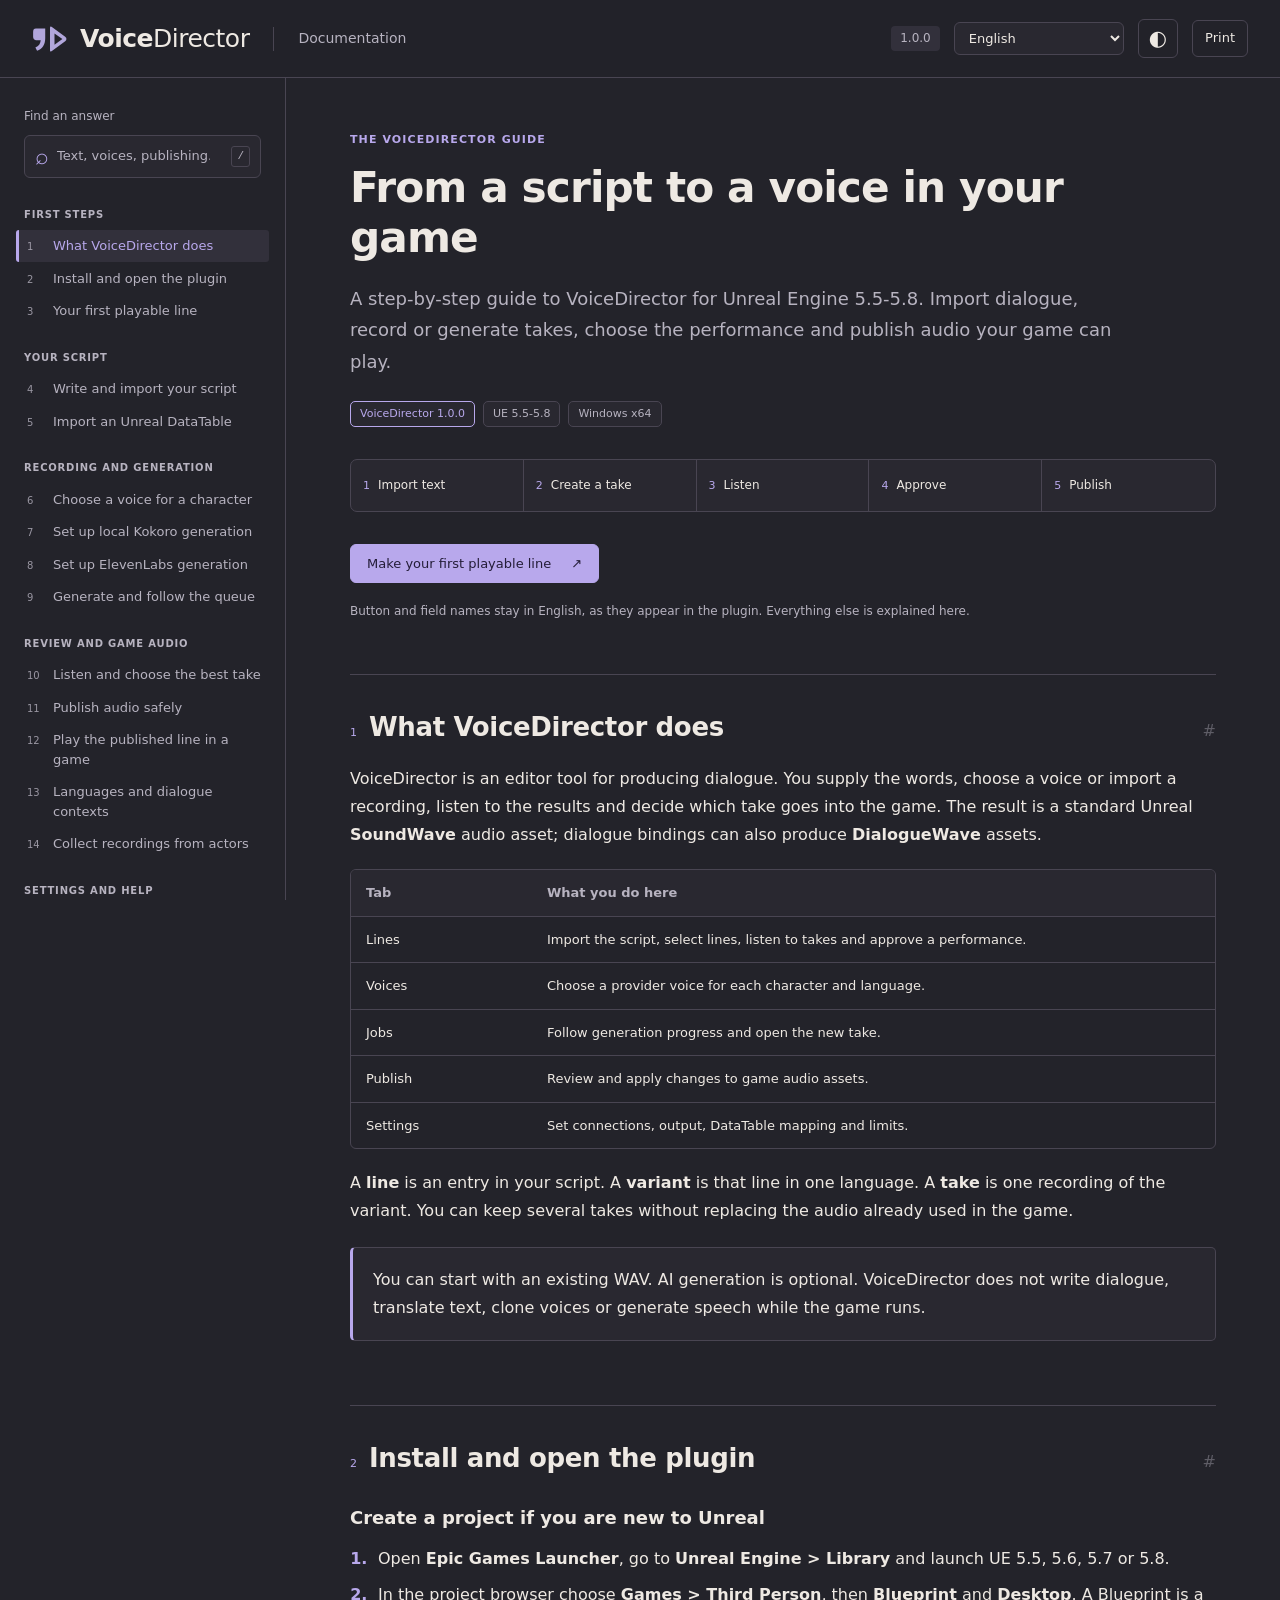
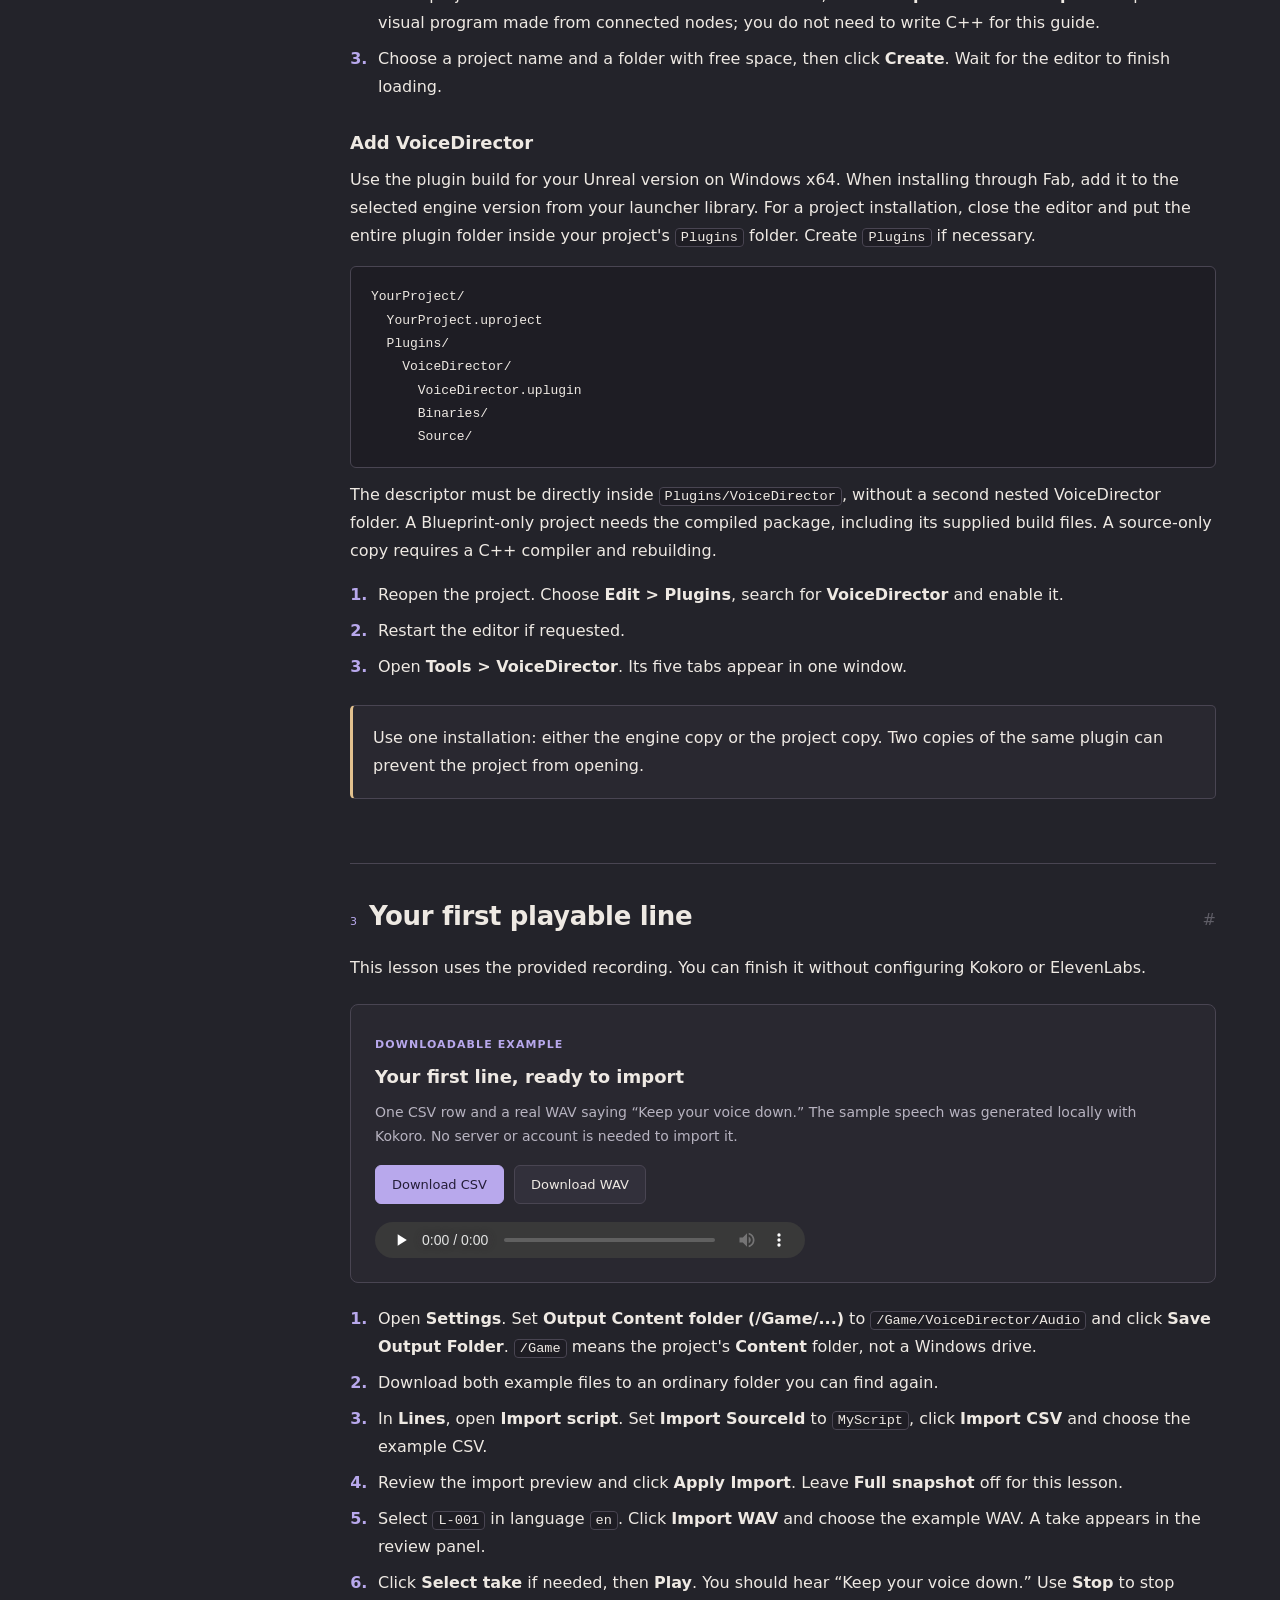
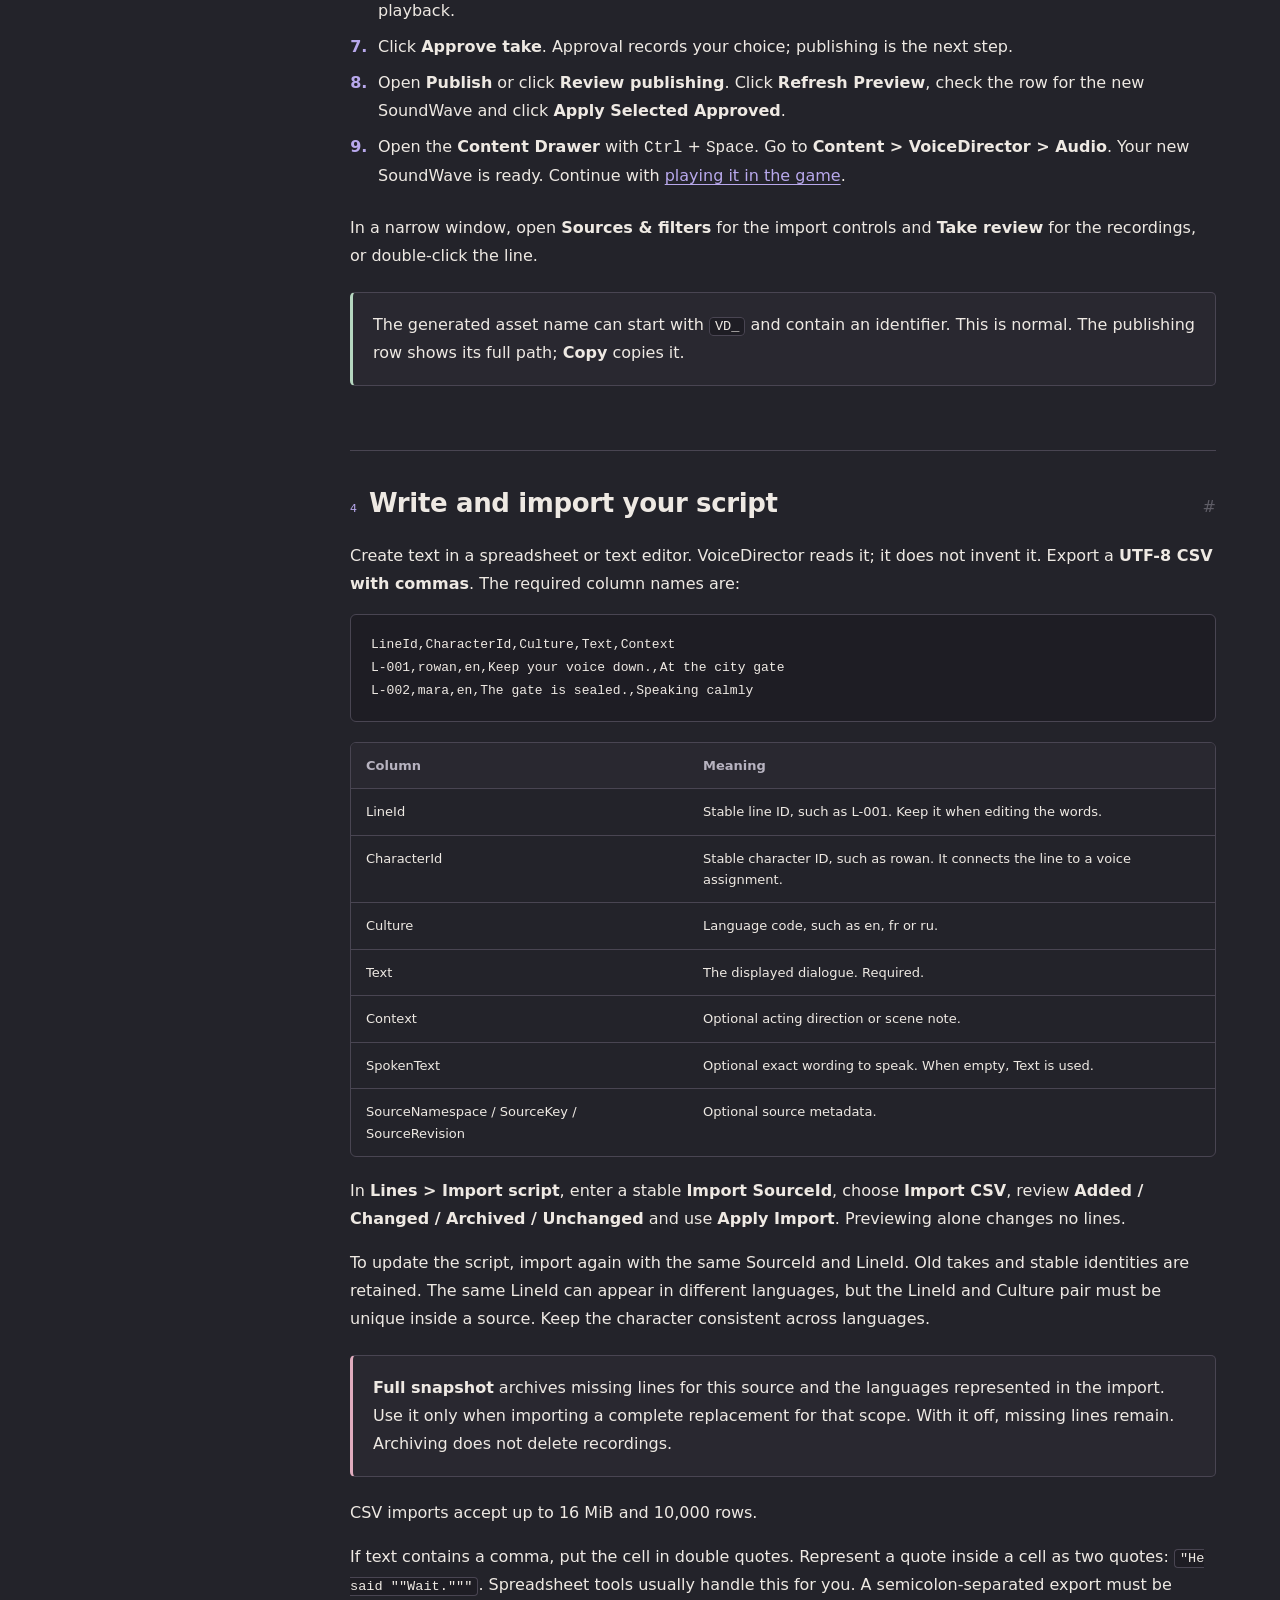
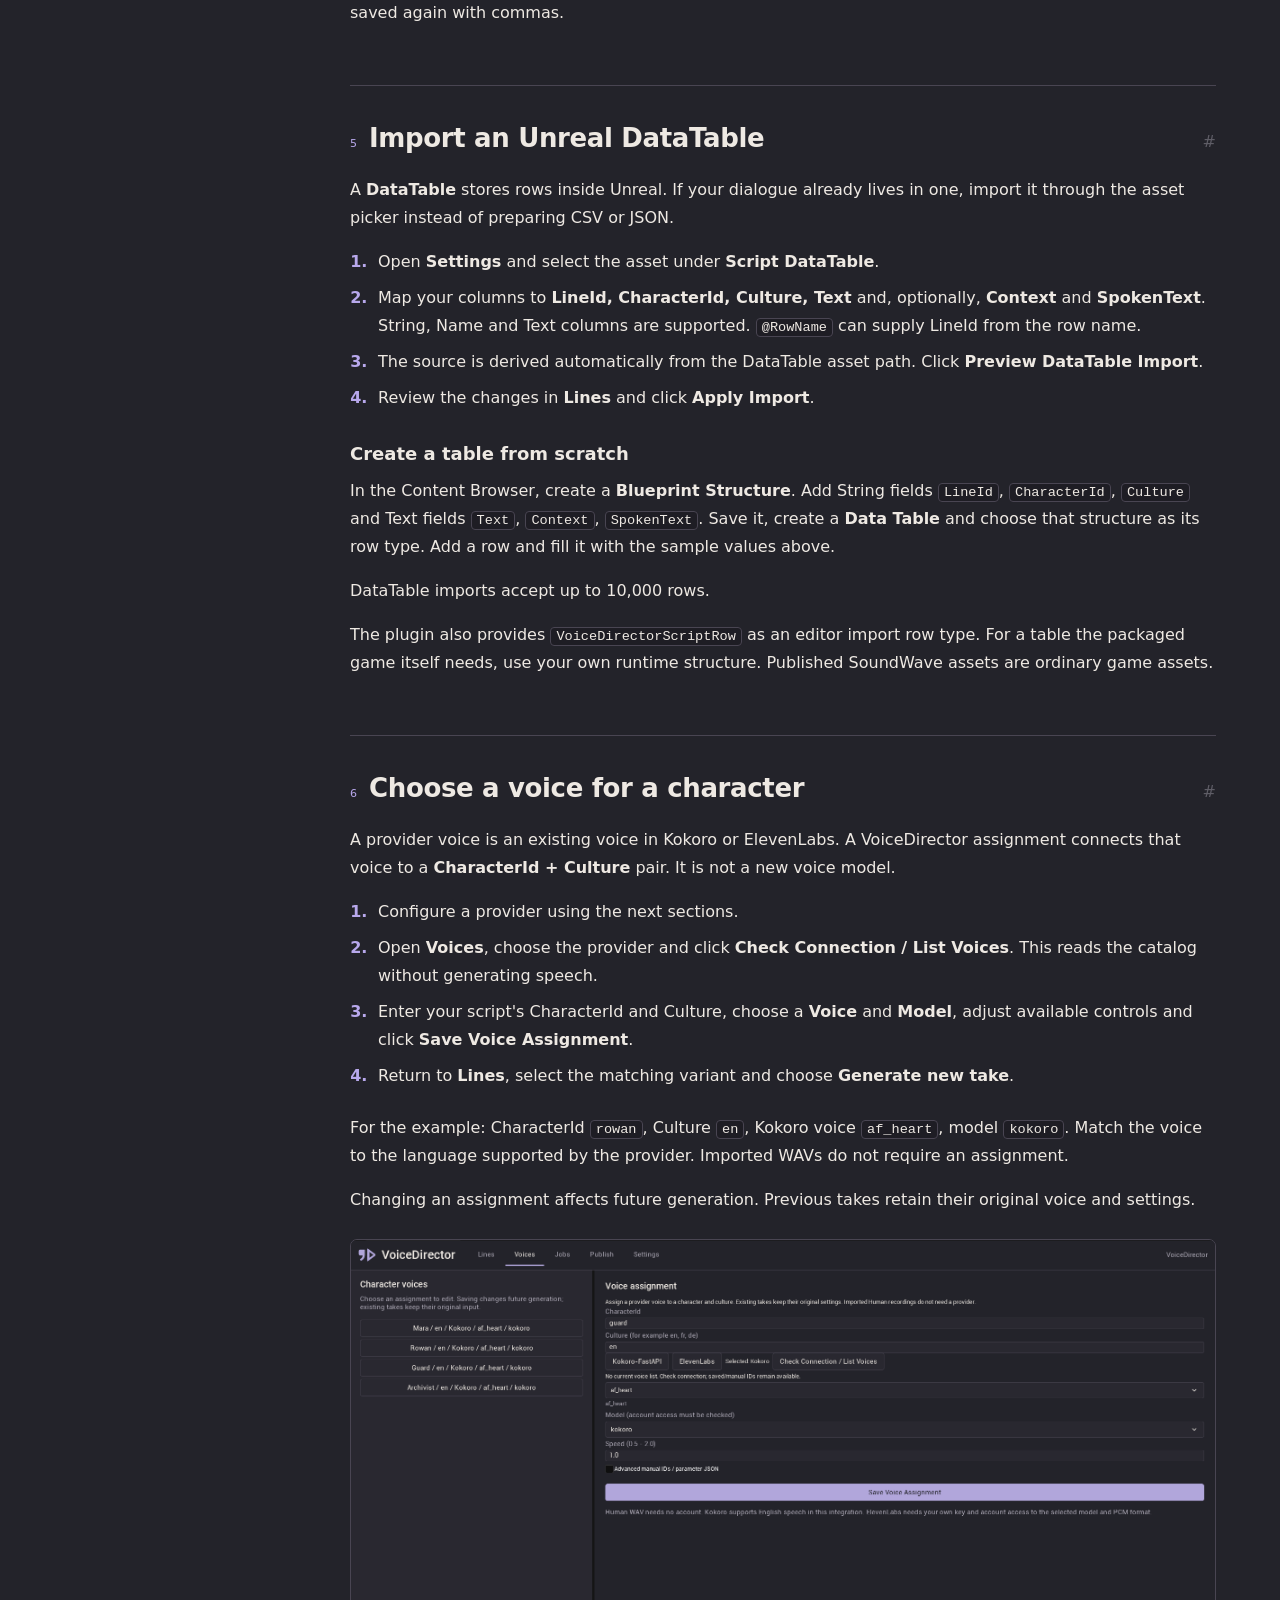
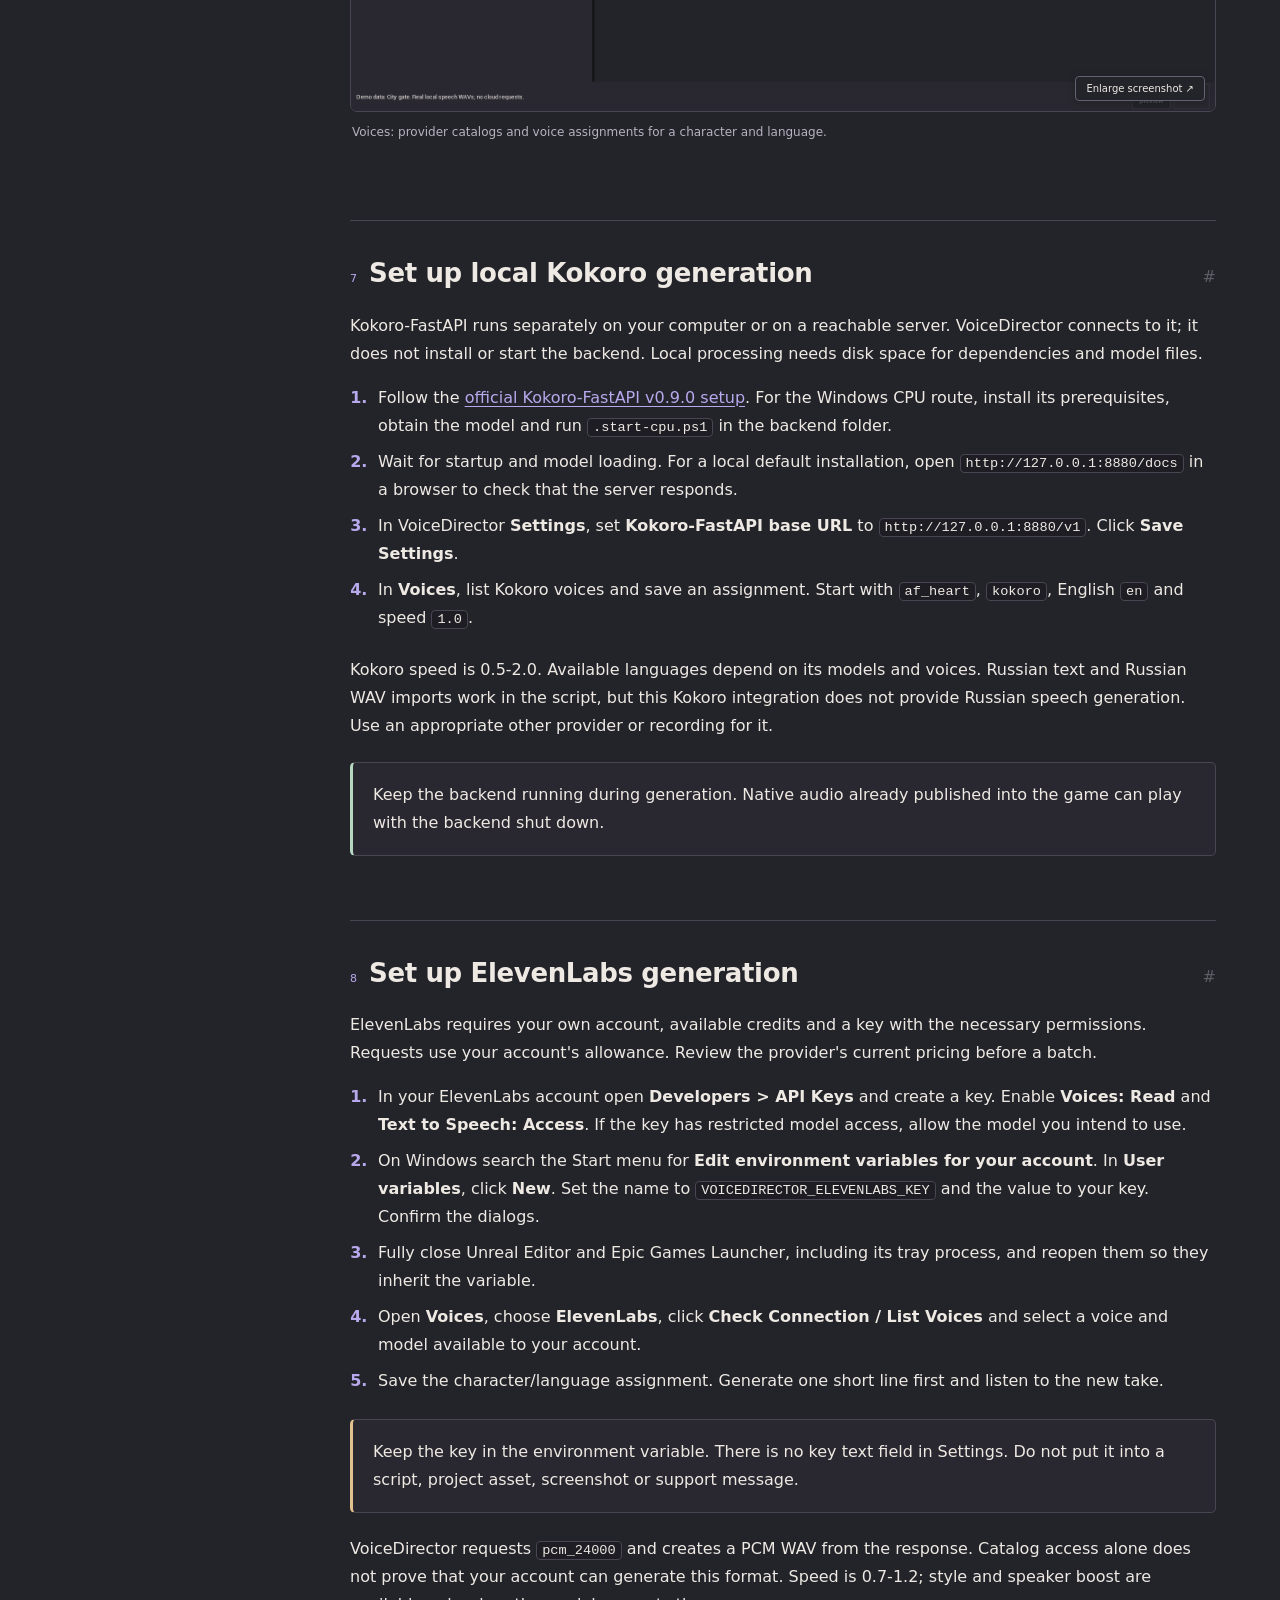
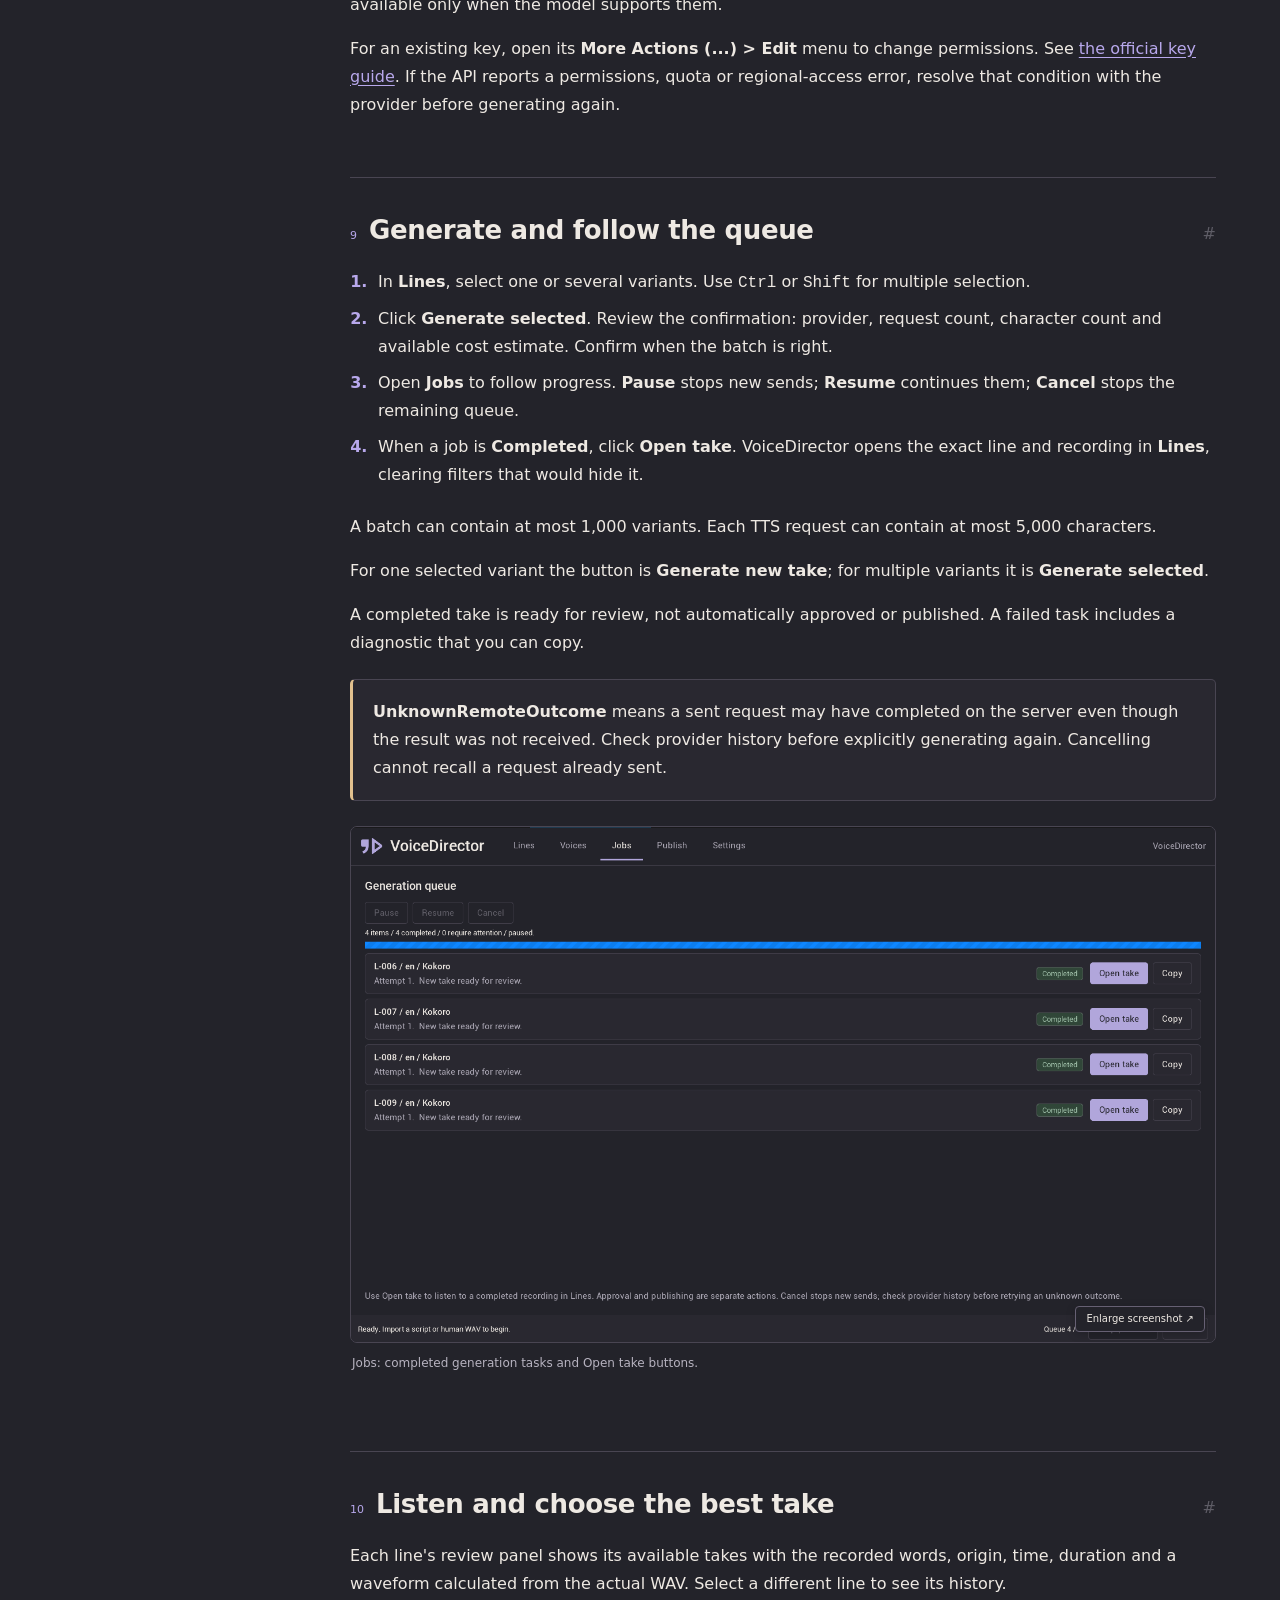
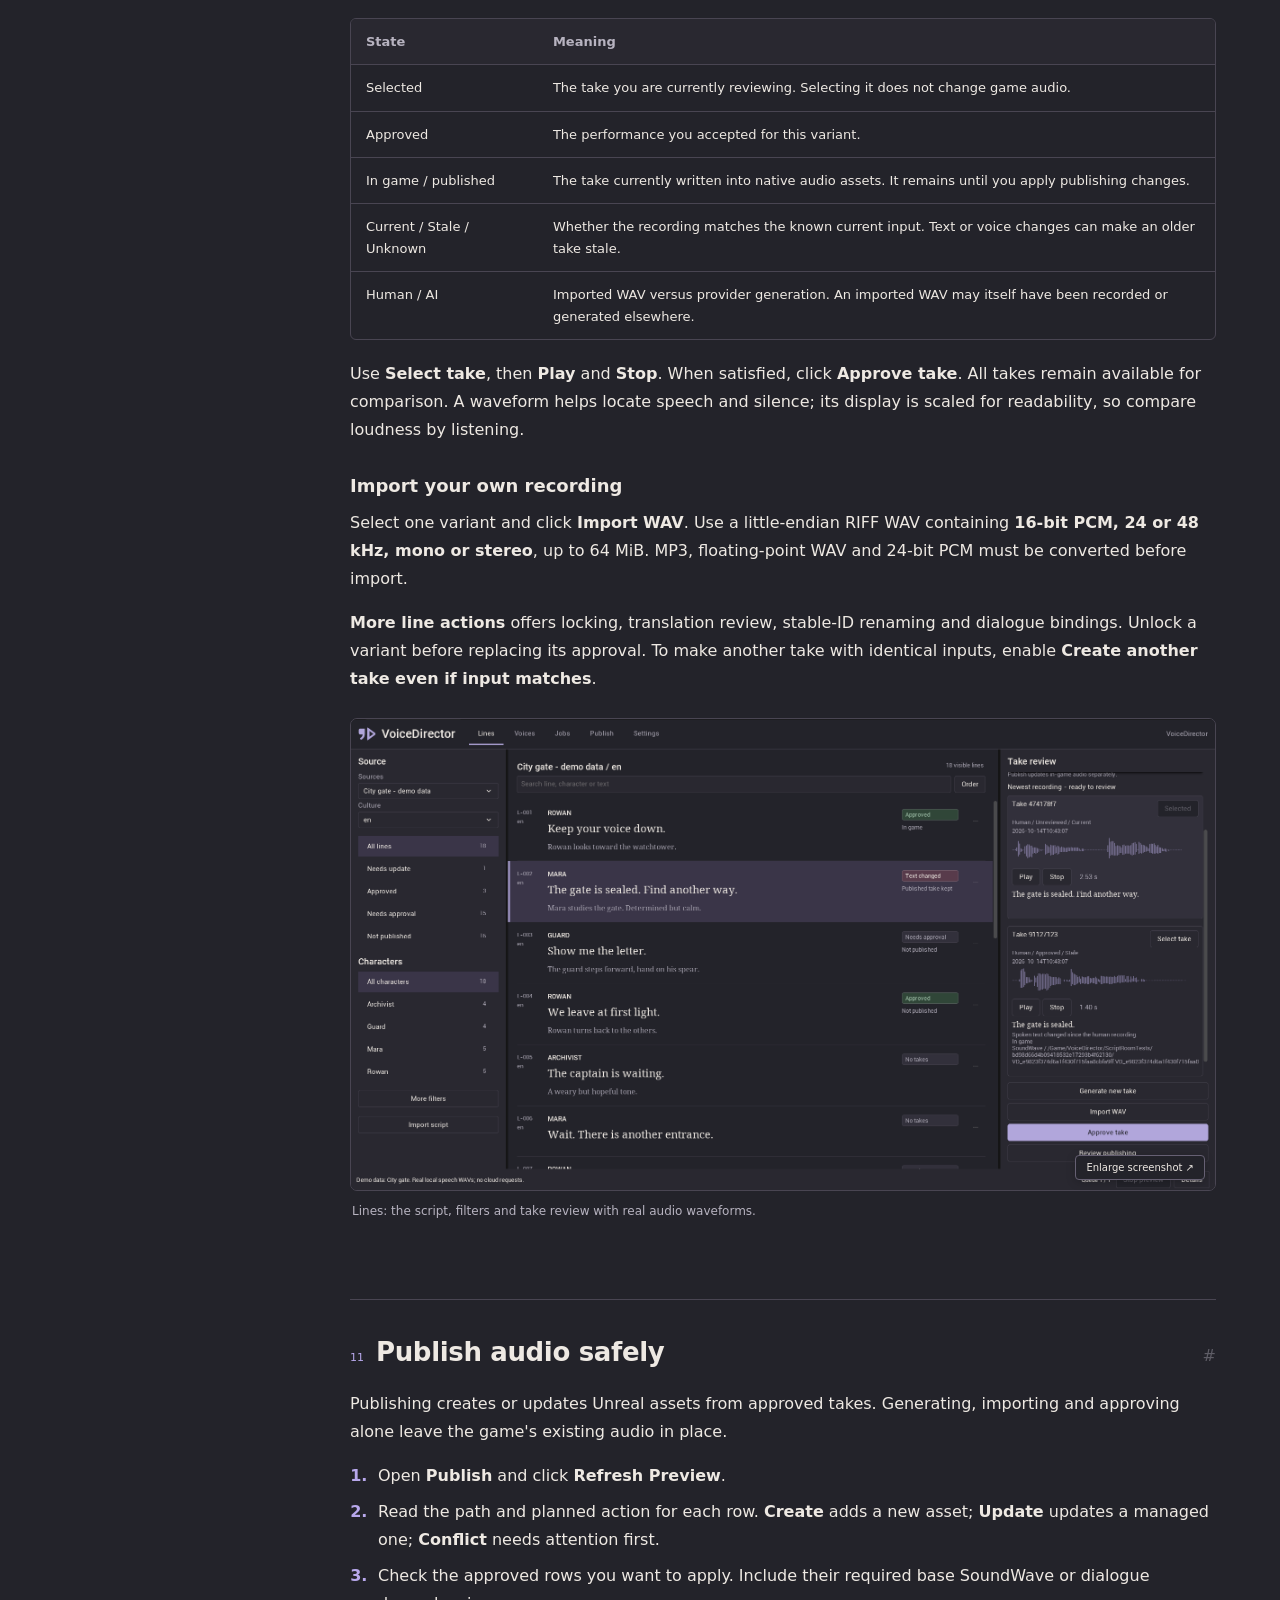
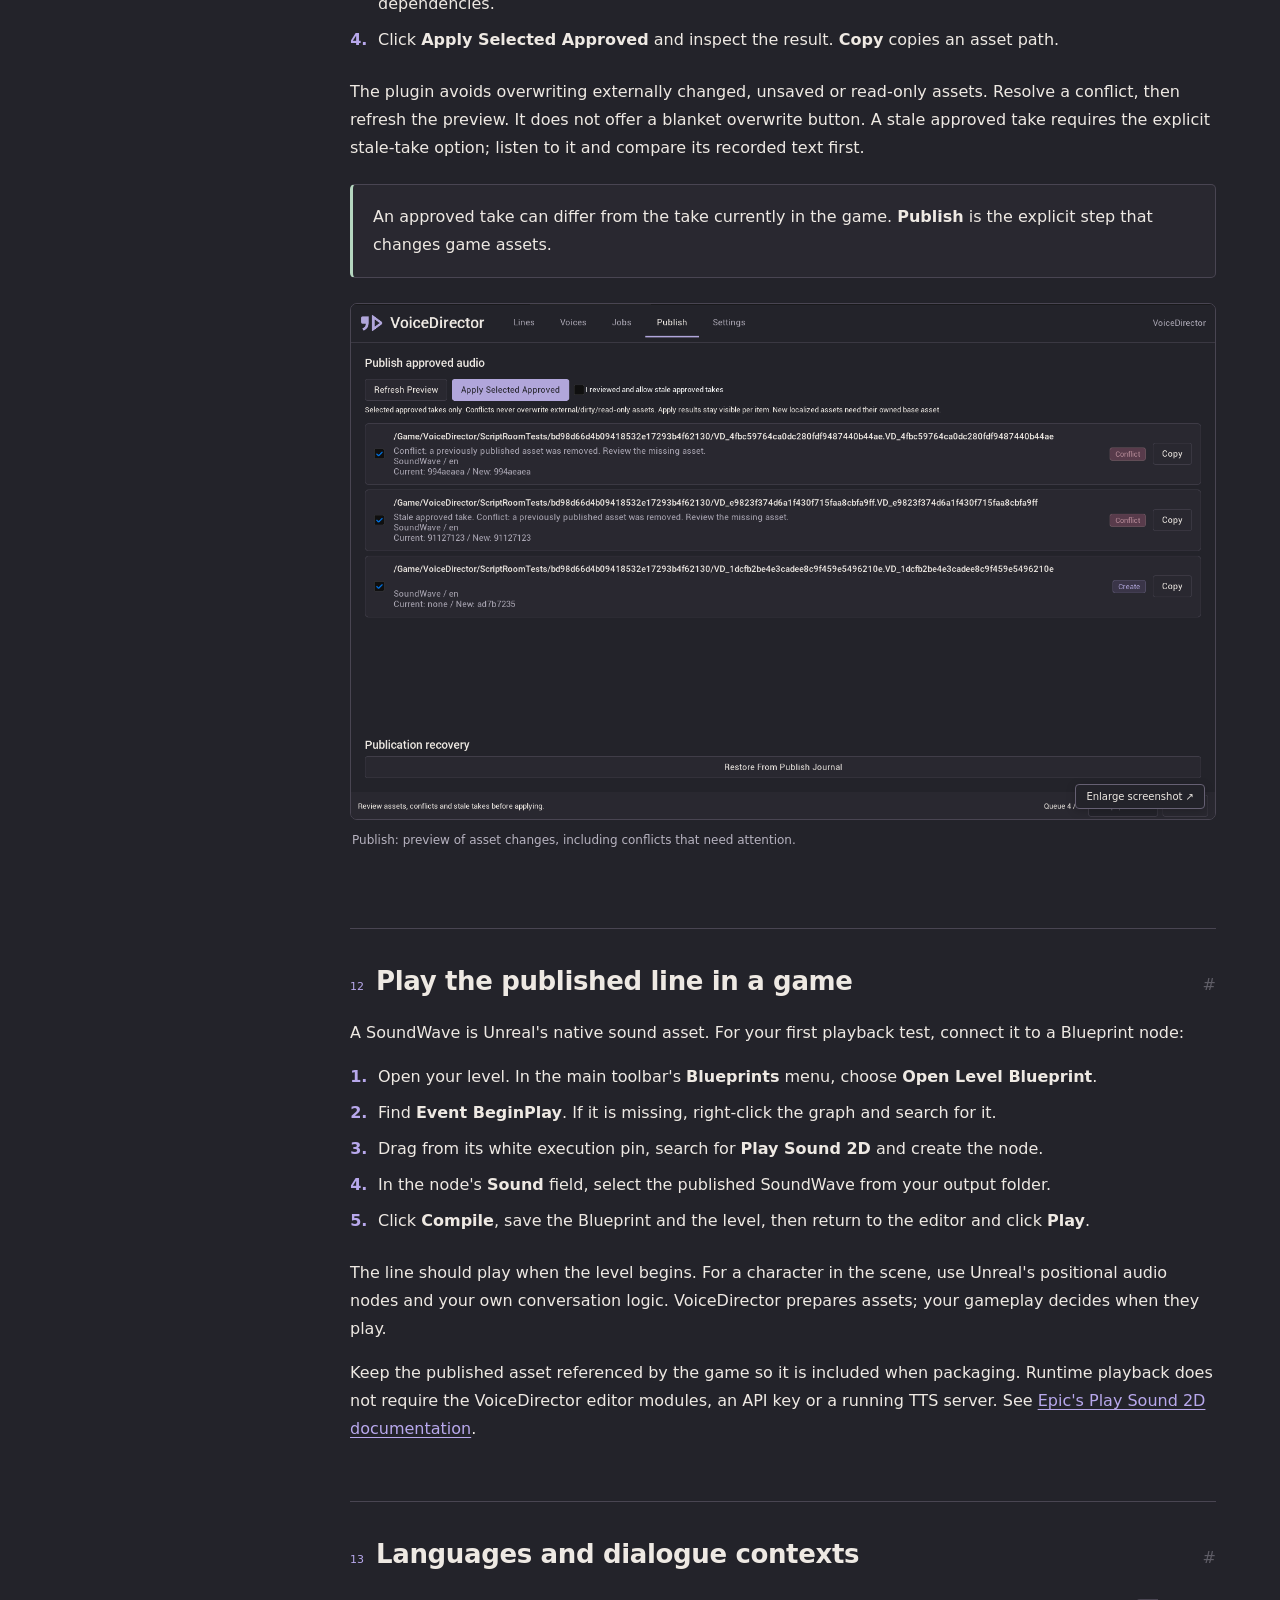
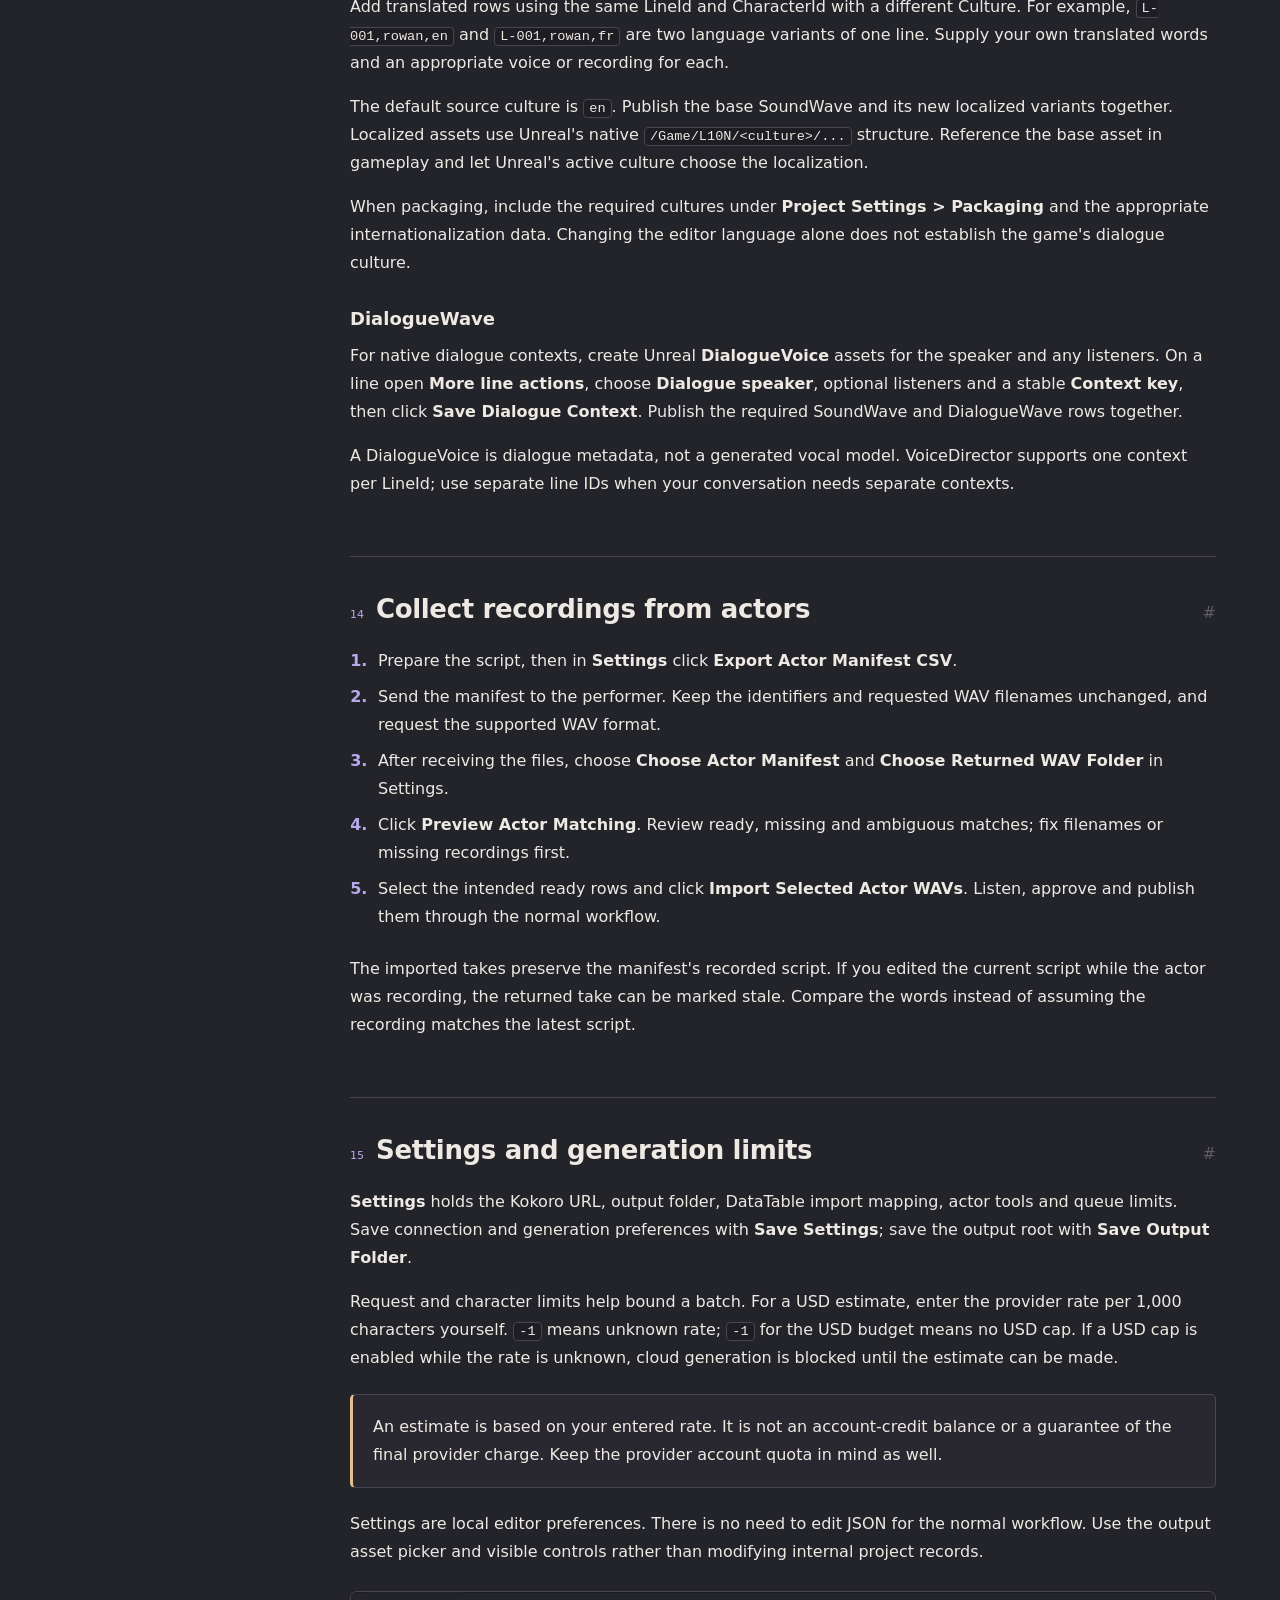
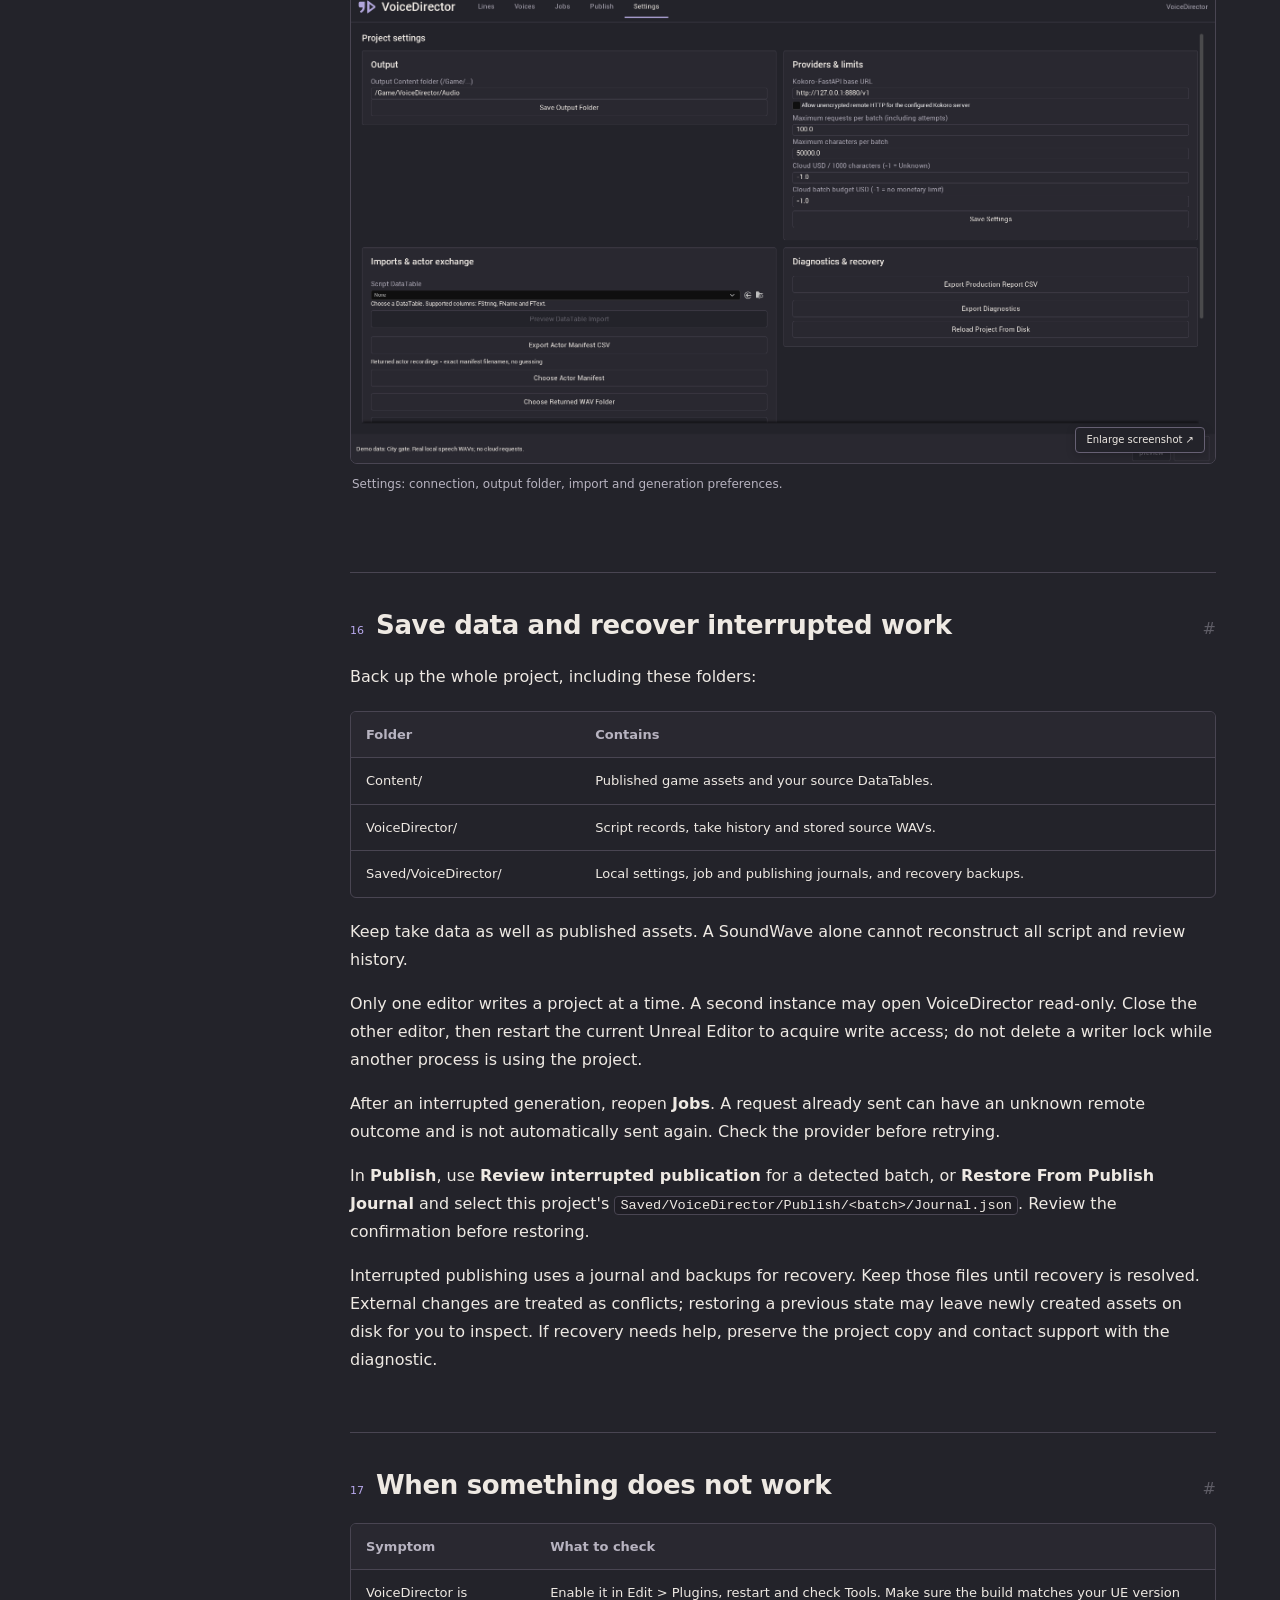
==== index.html @ 7562ea69 "Publish VoiceDirector documentation in nine languages" ====
<!doctype html><html lang="en"><head><meta charset="utf-8"><meta name="viewport" content="width=device-width, initial-scale=1"><meta name="description" content="VoiceDirector documentation in nine languages. Unreal Engine 5.5-5.8."><title>VoiceDirector Documentation</title><link rel="icon" href="assets/voice-director.svg"><link rel="stylesheet" href="assets/site.css"></head><body><main class="language-home"><img src="assets/voice-director.svg" width="64" height="64" alt=""><h1>VoiceDirector</h1><p>Documentation · UE 5.5-5.8 · Windows x64</p><nav aria-label="Language"><a class="button" lang="en" href="en/">English</a><a class="button" lang="ru" href="ru/">Русский</a><a class="button" lang="de" href="de/">Deutsch</a><a class="button" lang="fr" href="fr/">Français</a><a class="button" lang="es" href="es/">Español</a><a class="button" lang="pt-BR" href="pt-BR/">Português (Brasil)</a><a class="button" lang="zh-Hans" href="zh-Hans/">简体中文</a><a class="button" lang="ja" href="ja/">日本語</a><a class="button" lang="ko" href="ko/">한국어</a></nav></main><script src="assets/locale.js"></script></body></html>
---- assets/site.css ----
@charset "UTF-8";
:root { color-scheme: dark; --bg: #23232a; --panel: #292830; --raised: #32303b; --text: #eee9e3; --muted: #b7b3c0; --border: #494552; --accent: #b8a8ec; --accent-dark: #241d38; --success: #b5d6bf; --success-bg: #304638; --changed: #e0acbe; --changed-bg: #583b4b; --warning: #e2c18e; --warning-bg: #493e2c; --header: rgba(35,35,42,.97); --code: #1e1d24; --shadow: rgba(0,0,0,.22); font-family: "Segoe UI", system-ui, -apple-system, sans-serif; font-size: 16px; }
:root[data-theme="light"] { color-scheme: light; --bg: #f5f3f8; --panel: #eeebf3; --raised: #fff; --text: #292432; --muted: #625b70; --border: #d1cbdc; --accent: #6c459e; --accent-dark: #fff; --success: #285d3b; --success-bg: #e2f0e6; --changed: #8b3858; --changed-bg: #f5e4ec; --warning: #785018; --warning-bg: #f6ecd6; --header: rgba(245,243,248,.97); --code: #e7e2ed; --shadow: rgba(61,38,84,.1); }
* { box-sizing: border-box; }
html { scroll-behavior: smooth; scroll-padding-top: 104px; }
body { margin: 0; background: var(--bg); color: var(--text); line-height: 1.75; }
a { color: var(--accent); text-underline-offset: .2em; }
a:hover { color: var(--text); }
button, input, select { font: inherit; }
button, select { cursor: pointer; }
button { color: var(--text); }
:focus-visible { outline: 2px solid var(--accent); outline-offset: 4px; }
button, input, select, .button { border-radius: 6px; }
.sr-only { position: absolute; width: 1px; height: 1px; padding: 0; margin: -1px; overflow: hidden; clip-path: inset(50%); white-space: nowrap; border: 0; }
.skip-link { position: fixed; top: -100px; left: 20px; z-index: 20; padding: 10px 20px; background: var(--accent); color: var(--accent-dark); }
.skip-link:focus { top: 10px; }
.site-header { height: 78px; display: flex; align-items: center; gap: 24px; padding: 0 32px; border-bottom: 1px solid var(--border); background: var(--header); position: sticky; top: 0; z-index: 10; }
.brand { display: inline-flex; align-items: center; gap: 12px; color: var(--text); text-decoration: none; font-size: 25px; font-weight: 650; letter-spacing: -.5px; white-space: nowrap; }
.brand-light { font-weight: 400; }
.brand img { flex-shrink: 0; }
.header-divider { height: 24px; border-left: 1px solid var(--border); }
.header-label { color: var(--muted); font-size: 14px; }
.header-actions { display: flex; align-items: center; gap: 14px; margin-left: auto; }
.version { font-size: 12px; padding: 2px 9px; border-radius: 4px; background: var(--raised); color: var(--muted); }
.locale-picker select { border: 1px solid var(--border); background: var(--panel); color: var(--text); padding: 7px 26px 7px 10px; max-width: 170px; font-size: 13px; }
.icon-button, .print-button, .menu-toggle { border: 1px solid var(--border); background: transparent; padding: 6px 12px; min-height: 36px; font-size: 13px; }
.icon-button { font-size: 21px; padding: 0 10px; }
.menu-toggle { display: none; }
.layout { max-width: 1510px; margin: 0 auto; display: grid; grid-template-columns: 286px minmax(0,1fr); }
.sidebar { position: sticky; top: 78px; height: calc(100vh - 78px); overflow: auto; padding: 28px 24px; border-right: 1px solid var(--border); scrollbar-width: thin; scrollbar-color: var(--border) transparent; }
.search { margin-bottom: 28px; position: relative; }
.search label { display: block; font-size: 12px; color: var(--muted); margin-bottom: 8px; }
.search-field { display: flex; align-items: center; border: 1px solid var(--border); border-radius: 6px; background: var(--panel); gap: 8px; padding: 0 10px; }
.search-field > span { color: var(--accent); font-size: 23px; }
.search input { border: 0; background: transparent; width: 100%; min-width: 0; color: var(--text); outline-offset: 2px; padding: 9px 0; font-size: 13px; }
.search input::placeholder { color: var(--muted); }
.search kbd { color: var(--muted); font-size: 11px; border: 1px solid var(--border); padding: 0 5px; border-radius: 3px; }
.search-results { margin-top: 8px; border: 1px solid var(--border); background: var(--raised); border-radius: 6px; padding: 6px; max-height: 300px; overflow: auto; }
.search-results a { display: block; padding: 7px; font-size: 13px; text-decoration: none; border-radius: 3px; }
.search-results a:hover, .search-results a:focus { background: var(--panel); }
.search-results p { font-size: 13px; padding: 6px; margin: 0; }
.nav-group { margin-bottom: 22px; }
.nav-group > p { text-transform: uppercase; letter-spacing: .08em; font-size: 10px; font-weight: 650; color: var(--muted); margin: 0 0 7px; }
.nav-link { color: var(--muted); display: flex; gap: 10px; align-items: baseline; text-decoration: none; padding: 6px 8px; margin: 1px -8px; font-size: 13px; line-height: 1.5; border-left: 3px solid transparent; border-radius: 3px; }
.nav-link:hover { background: var(--panel); }
.nav-link.active { color: var(--accent); border-left-color: var(--accent); background: var(--raised); }
.nav-number { font-size: 10px; min-width: 16px; color: var(--muted); opacity: .8; font-variant-numeric: tabular-nums; }
.sidebar-footer { font-size: 11px; color: var(--muted); border-top: 1px solid var(--border); padding-top: 18px; white-space: nowrap; }
.status-dot { width: 6px; height: 6px; background: var(--success); display: inline-block; border-radius: 50%; margin-right: 5px; }
main { min-width: 0; padding: 52px clamp(28px,5vw,76px) 24px; max-width: 1100px; }
.hero { padding-bottom: 52px; }
.eyebrow { color: var(--accent); font-weight: 600; letter-spacing: .1em; text-transform: uppercase; font-size: 11px; }
h1 { font-size: clamp(32px,3.3vw,48px); line-height: 1.18; font-weight: 600; letter-spacing: -.9px; margin: 14px 0 20px; max-width: 850px; }
.hero-description { font-size: 18px; line-height: 1.75; color: var(--muted); max-width: 780px; margin-bottom: 24px; }
.hero-meta { display: flex; flex-wrap: wrap; gap: 8px; }
.pill { display: inline-flex; align-items: center; font-size: 11px; line-height: 1.6; padding: 3px 9px; border: 1px solid var(--border); border-radius: 5px; background: var(--panel); color: var(--muted); }
.pill.purple { color: var(--accent); border-color: var(--accent); }
.pill.green { color: var(--success); background: var(--success-bg); border-color: var(--success-bg); }
.pill.rose { color: var(--changed); background: var(--changed-bg); border-color: var(--changed-bg); }
.workflow { display: grid; grid-template-columns: repeat(5,1fr); gap: 0; margin: 32px 0; border: 1px solid var(--border); border-radius: 7px; background: var(--panel); }
.workflow div { display: flex; align-items: center; gap: 8px; font-size: 12px; line-height: 1.4; padding: 17px 12px; border-right: 1px solid var(--border); }
.workflow div:last-child { border-right: 0; }
.workflow div > span { color: var(--accent); font-size: 11px; }
.button { display: inline-flex; align-items: center; justify-content: center; gap: 20px; padding: 9px 16px; border: 1px solid var(--border); background: var(--raised); color: var(--text); font-size: 13px; line-height: 1.5; text-decoration: none; font-weight: 500; }
.button:hover { border-color: var(--accent); color: var(--text); }
.button.primary { background: var(--accent); border-color: var(--accent); color: var(--accent-dark); }
.button.primary:hover { filter: brightness(1.1); color: var(--accent-dark); }
.ui-note { color: var(--muted); font-size: 12px; margin: 18px 0 0; }
.doc-section { border-top: 1px solid var(--border); padding: 35px 0 42px; scroll-margin-top: 18px; }
.section-heading { display: flex; align-items: baseline; gap: 12px; margin: 0 0 20px; }
.section-index { color: var(--accent); font-size: 11px; font-variant-numeric: tabular-nums; }
h2 { font-size: 26px; line-height: 1.35; letter-spacing: -.35px; font-weight: 600; margin: 0; }
.anchor-link { text-decoration: none; margin-left: auto; color: var(--muted); opacity: .4; }
.section-heading:hover .anchor-link, .anchor-link:focus { opacity: 1; }
h3 { font-size: 18px; font-weight: 600; margin: 28px 0 10px; line-height: 1.5; }
p { margin: 0 0 16px; }
ol, ul { padding-left: 23px; margin: 14px 0 24px; }
li { padding-left: 5px; margin: 8px 0; }
li::marker { color: var(--accent); font-weight: 600; }
strong { font-weight: 650; }
code, kbd { font-family: Consolas, "SFMono-Regular", monospace; }
code { background: var(--code); border: 1px solid var(--border); padding: 1px 5px; border-radius: 4px; font-size: .85em; overflow-wrap: anywhere; }
pre { background: var(--code); padding: 18px 20px; border-radius: 6px; border: 1px solid var(--border); font-size: 13px; line-height: 1.8; white-space: pre-wrap; overflow-wrap: anywhere; }
pre code { background: none; border: none; padding: 0; font-size: inherit; }
.callout { border: 1px solid var(--border); border-left: 3px solid var(--accent); background: var(--panel); border-radius: 5px; padding: 18px 20px; margin: 22px 0; }
.callout p:last-child { margin-bottom: 0; }
.callout.success { border-left-color: var(--success); }
.callout.warning { border-left-color: var(--warning); }
.callout.changed { border-left-color: var(--changed); }
.table-wrap { overflow: auto; margin: 20px 0; border: 1px solid var(--border); border-radius: 6px; }
table { width: 100%; border-collapse: collapse; text-align: left; font-size: 13px; line-height: 1.65; }
th { color: var(--muted); background: var(--panel); font-weight: 600; }
th, td { padding: 12px 15px; border-bottom: 1px solid var(--border); vertical-align: top; }
tr:last-child td { border-bottom: 0; }
td:first-child { min-width: 135px; }
.sample-box { background: var(--panel); border: 1px solid var(--border); border-radius: 8px; padding: 24px; margin: 22px 0; }
.sample-box h3 { margin: 6px 0 10px; }
.sample-box p { color: var(--muted); font-size: 14px; }
.sample-actions { display: flex; flex-wrap: wrap; gap: 10px; }
audio { display: block; width: min(100%,430px); height: 36px; margin: 18px 0 0; }
.screenshot { margin: 25px 0; }
.shot-open { width: 100%; display: block; border: 1px solid var(--border); background: var(--panel); padding: 0; overflow: hidden; position: relative; border-radius: 7px; }
.shot-open:hover { border-color: var(--accent); }
.shot-open img { display: block; width: 100%; height: auto; }
.zoom-hint { position: absolute; right: 10px; bottom: 10px; background: #23232a; color: #eee9e3; border: 1px solid #666073; padding: 3px 10px; border-radius: 4px; font-size: 10px; box-shadow: 0 2px 10px #0003; }
figcaption { color: var(--muted); font-size: 12px; padding: 10px 2px; }
details { border: 1px solid var(--border); border-radius: 6px; background: var(--panel); padding: 0 18px; margin: 10px 0; }
summary { cursor: pointer; padding: 15px 0; font-weight: 600; font-size: 14px; }
summary::marker { color: var(--accent); }
details p { font-size: 14px; }
.page-footer { display: flex; gap: 16px; align-items: center; justify-content: space-between; border-top: 1px solid var(--border); padding: 25px 0; font-size: 11px; color: var(--muted); }
dialog { width: min(96vw,1600px); max-width: 96vw; max-height: 94vh; padding: 0; color: var(--text); background: var(--bg); border: 1px solid var(--border); border-radius: 8px; box-shadow: 0 20px 80px #0008; }
dialog::backdrop { background: #101016d9; }
.dialog-toolbar { display: flex; gap: 20px; justify-content: space-between; align-items: center; padding: 10px 16px; border-bottom: 1px solid var(--border); }
#image-title { font-size: 13px; }
.dialog-toolbar > div { display: flex; gap: 8px; flex-shrink: 0; }
.dialog-toolbar button { background: var(--raised); border: 1px solid var(--border); border-radius: 4px; font-size: 12px; padding: 6px 10px; }
#image-size[aria-pressed="true"] { border-color: var(--accent); }
.image-scroll { overflow: auto; max-height: calc(94vh - 68px); }
.image-scroll img { display: block; max-width: 100%; max-height: calc(94vh - 68px); width: auto; height: auto; margin: auto; }
dialog.original .image-scroll img { max-width: none; max-height: none; }
.no-script { border-top: 1px solid var(--border); padding: 20px; font-size: 13px; background: var(--panel); }
.no-script span { display: block; }
.language-home { margin: 10vh auto; max-width: 760px; text-align: center; padding: 30px; }
.language-home nav { display: flex; gap: 12px; flex-wrap: wrap; justify-content: center; margin: 30px 0; }
@media (min-width: 1700px) { main { padding-left: 84px; padding-right: 84px; } }
@media (max-width: 1120px) { .site-header { padding: 0 22px; gap: 15px; } .header-label, .header-divider { display: none; } .layout { grid-template-columns: 250px minmax(0,1fr); } .sidebar { padding: 24px 18px; } .workflow div { flex-direction: column; align-items: flex-start; gap: 4px; padding: 12px; } }
@media (max-width: 900px) { .site-header { height: 66px; padding: 0 20px; } .brand { font-size: 22px; gap: 8px; } .brand img { width: 30px; height: 30px; } .header-actions { gap: 8px; } .menu-toggle { display: block; } .print-button { display: none; } .layout { display: block; } .sidebar { position: fixed; top: 66px; left: 0; width: min(340px,88vw); height: calc(100dvh - 66px); z-index: 9; background: var(--bg); box-shadow: 12px 0 35px var(--shadow); transform: translateX(-105%); visibility: hidden; } .sidebar.open { transform: none; visibility: visible; } main { max-width: 850px; margin: auto; padding: 40px 28px 20px; } .workflow div { flex-direction: row; } .doc-section { scroll-margin-top: 0; } html { scroll-padding-top: 90px; } }
@media (max-width: 560px) { .site-header { gap: 8px; padding: 0 12px; } .brand { font-size: 19px; gap: 6px; } .brand img { width: 26px; height: 26px; } .version { display: none; } .locale-picker select { width: 106px; font-size: 11px; padding: 8px 4px; } .icon-button { display: none; } .menu-toggle { padding: 7px; font-size: 11px; } main { padding: 30px 20px 10px; } h1 { font-size: 33px; } .hero-description { font-size: 16px; } .workflow { grid-template-columns: 1fr; margin: 24px 0; } .workflow div { padding: 9px 14px; border-right: 0; border-bottom: 1px solid var(--border); gap: 12px; } .workflow div:last-child { border-bottom: 0; } h2 { font-size: 23px; } h3 { font-size: 17px; } .section-heading { gap: 9px; } .callout, .sample-box { padding: 16px; } .doc-section { padding: 28px 0 30px; } .hero { padding-bottom: 30px; } .page-footer { flex-wrap: wrap; justify-content: flex-start; } .dialog-toolbar { flex-wrap: wrap; gap: 8px; } #image-title { font-size: 11px; } .zoom-hint { font-size: 9px; } }
@media (prefers-reduced-motion: reduce) { html { scroll-behavior: auto; } }
@media print { :root[data-theme] { --bg: #fff; --panel: #f7f5fa; --raised: #fff; --text: #222; --muted: #555; --border: #ccc; --accent: #68488b; --code: #f4f4f4; } details::details-content { content-visibility: visible; } }
@media print { :root { color-scheme: light; --bg: #fff; --panel: #f7f5fa; --raised: #fff; --text: #222; --muted: #555; --border: #ccc; --accent: #68488b; --code: #f4f4f4; } body { font-size: 10pt; } .site-header, .sidebar, .skip-link, .anchor-link, .hero-cta, .sample-actions, audio, .zoom-hint, .no-script, dialog { display: none !important; } .layout { display: block; } main { width: 100%; max-width: none; padding: 0; } .hero { padding-bottom: 20px; } h1 { font-size: 27pt; } h2 { font-size: 18pt; } h3 { font-size: 13pt; } .hero-description { font-size: 12pt; } .doc-section { padding: 22px 0; } .section-heading, h3 { break-after: avoid; } figure, table, .callout, .sample-box { break-inside: avoid; } .shot-open { border: 1px solid #ccc; } .screenshot img { max-height: 300px; object-fit: contain; } details { background: none; } details:not([open]) > :not(summary) { display: block; } .page-footer { font-size: 8pt; } a { color: #68488b; } .workflow { margin: 18px 0; } }
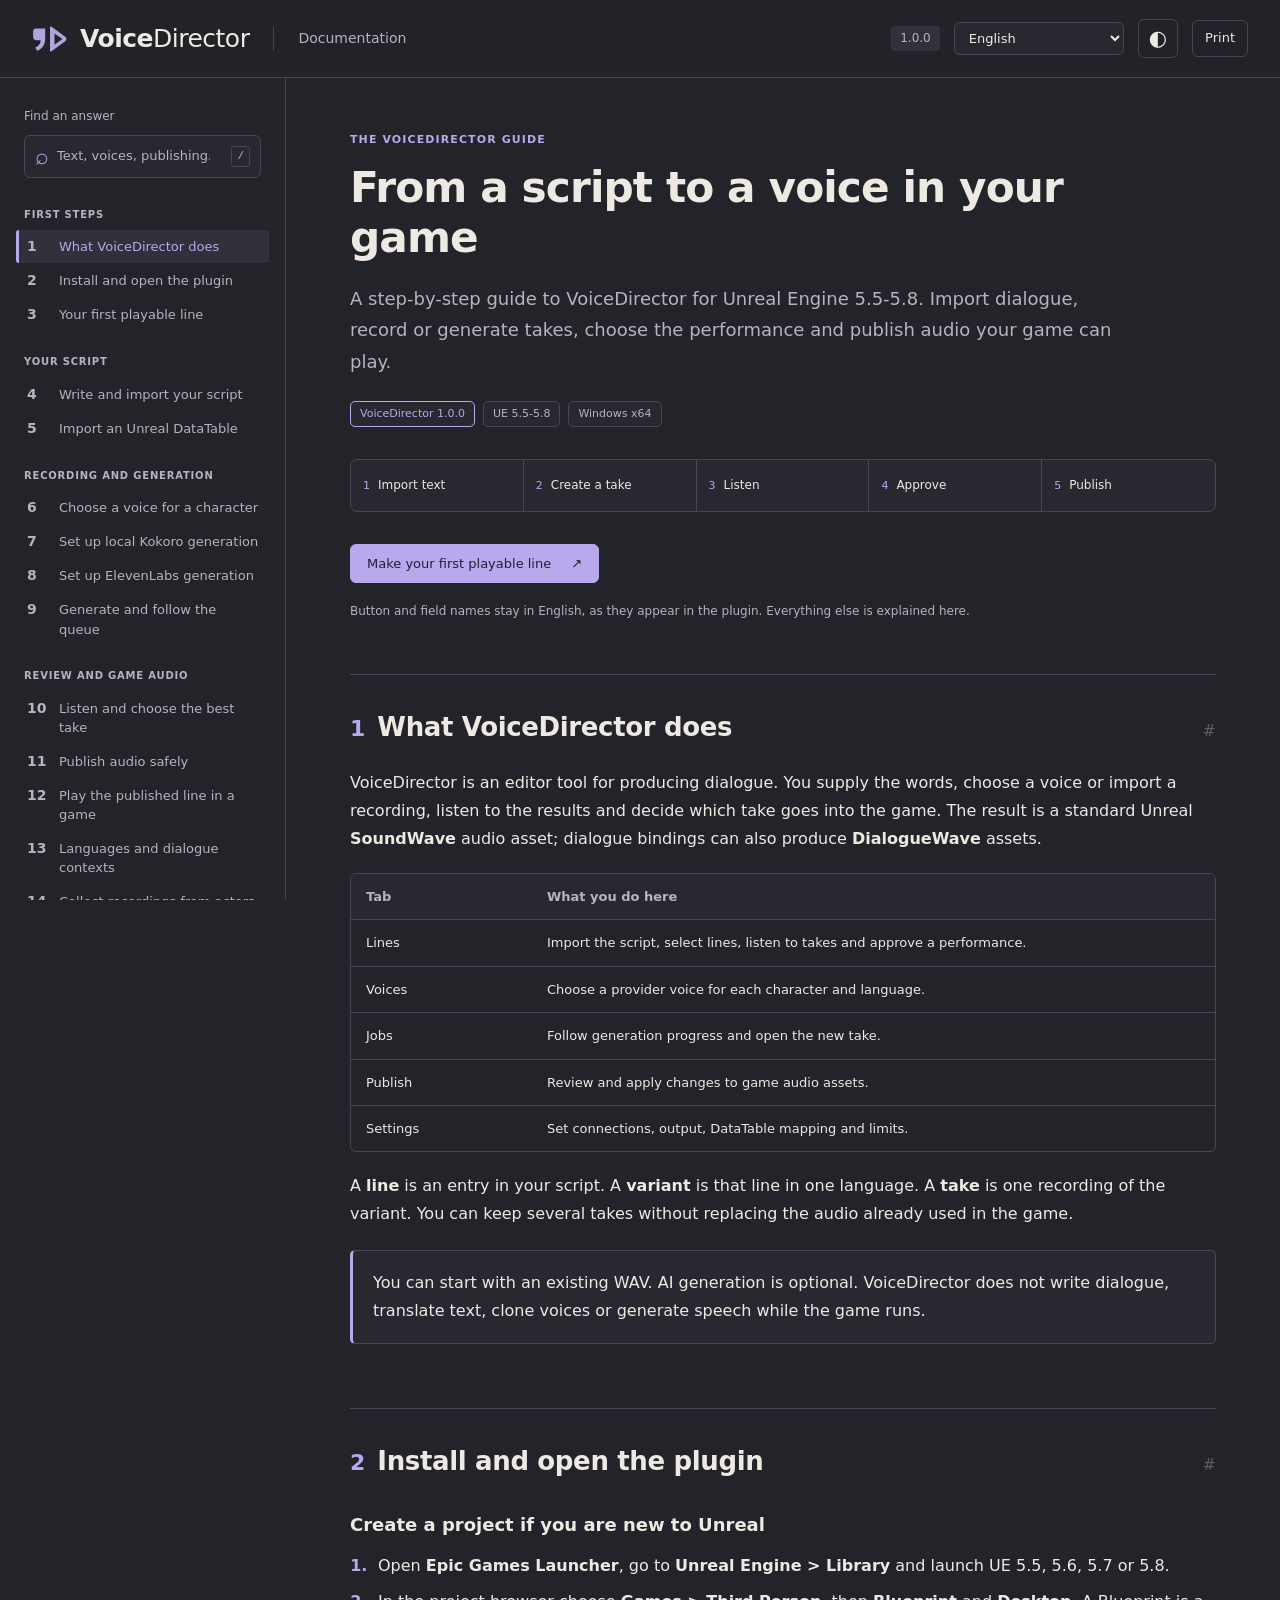
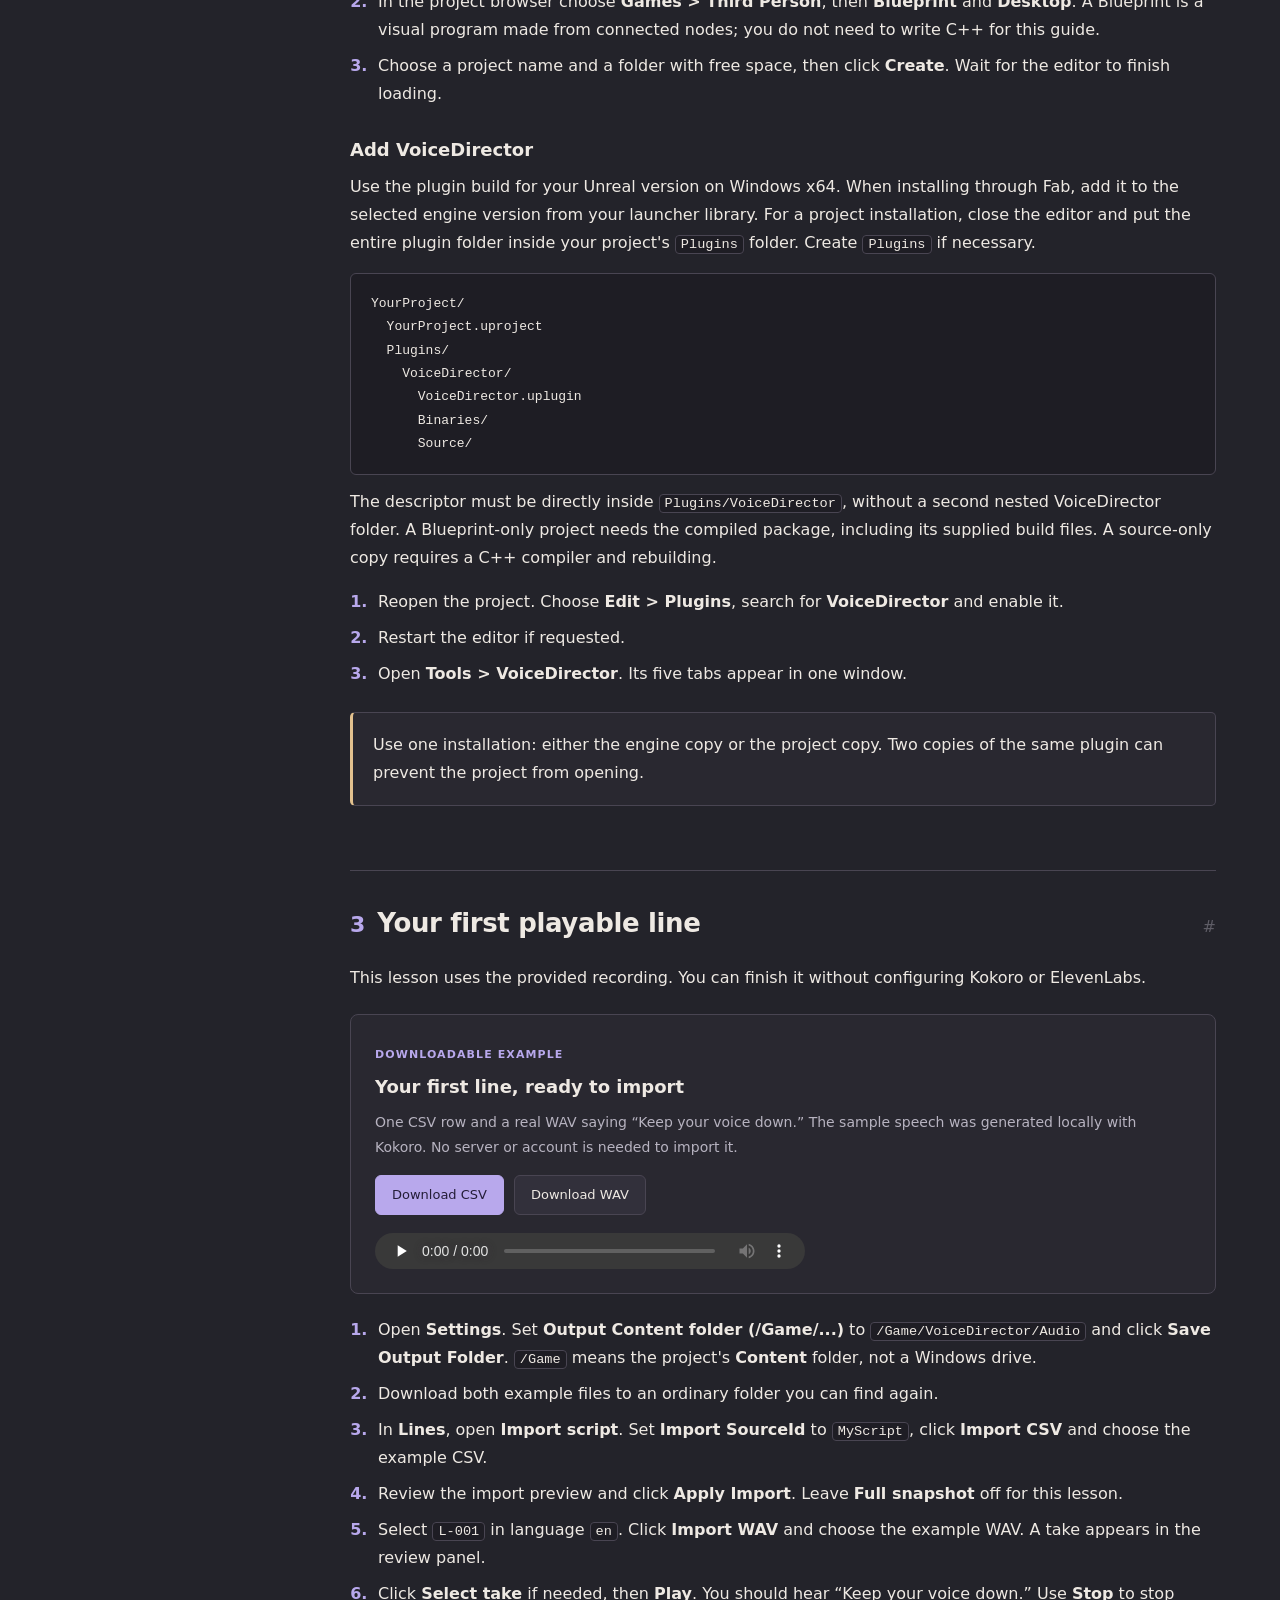
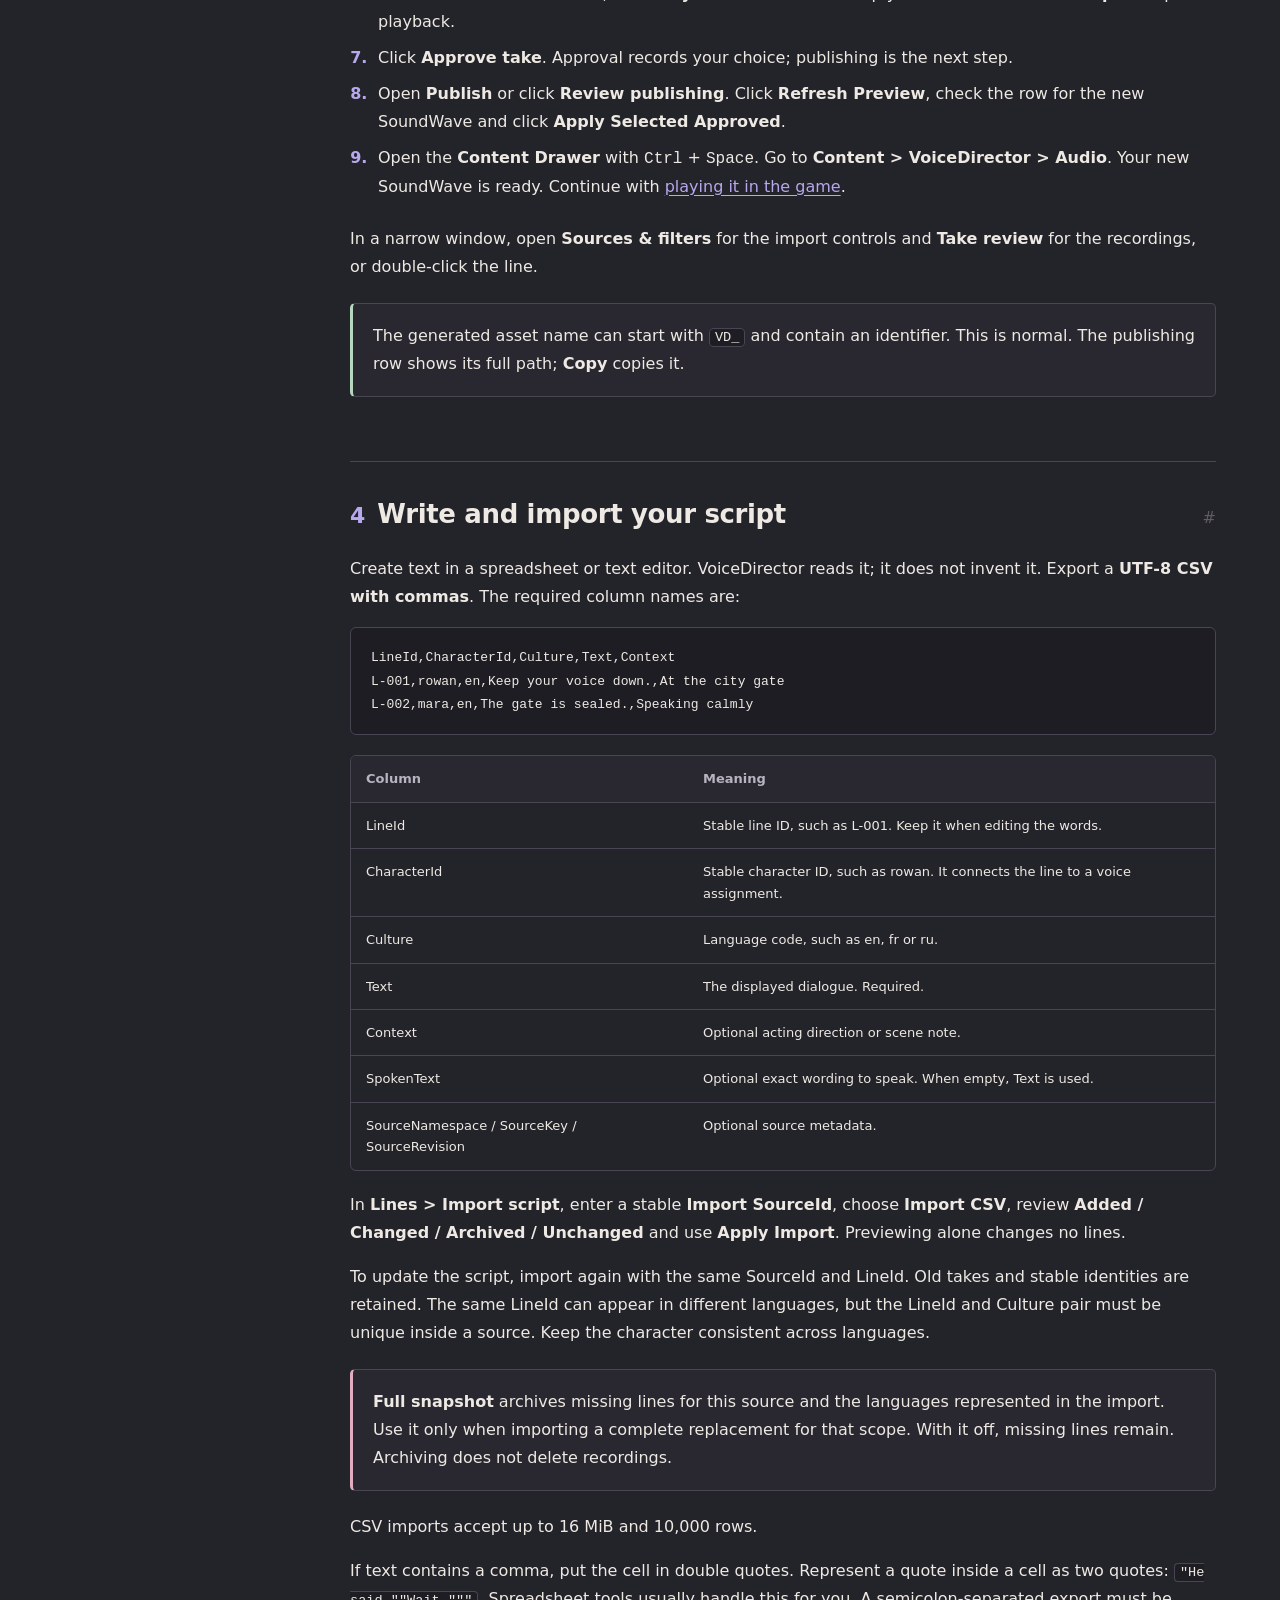
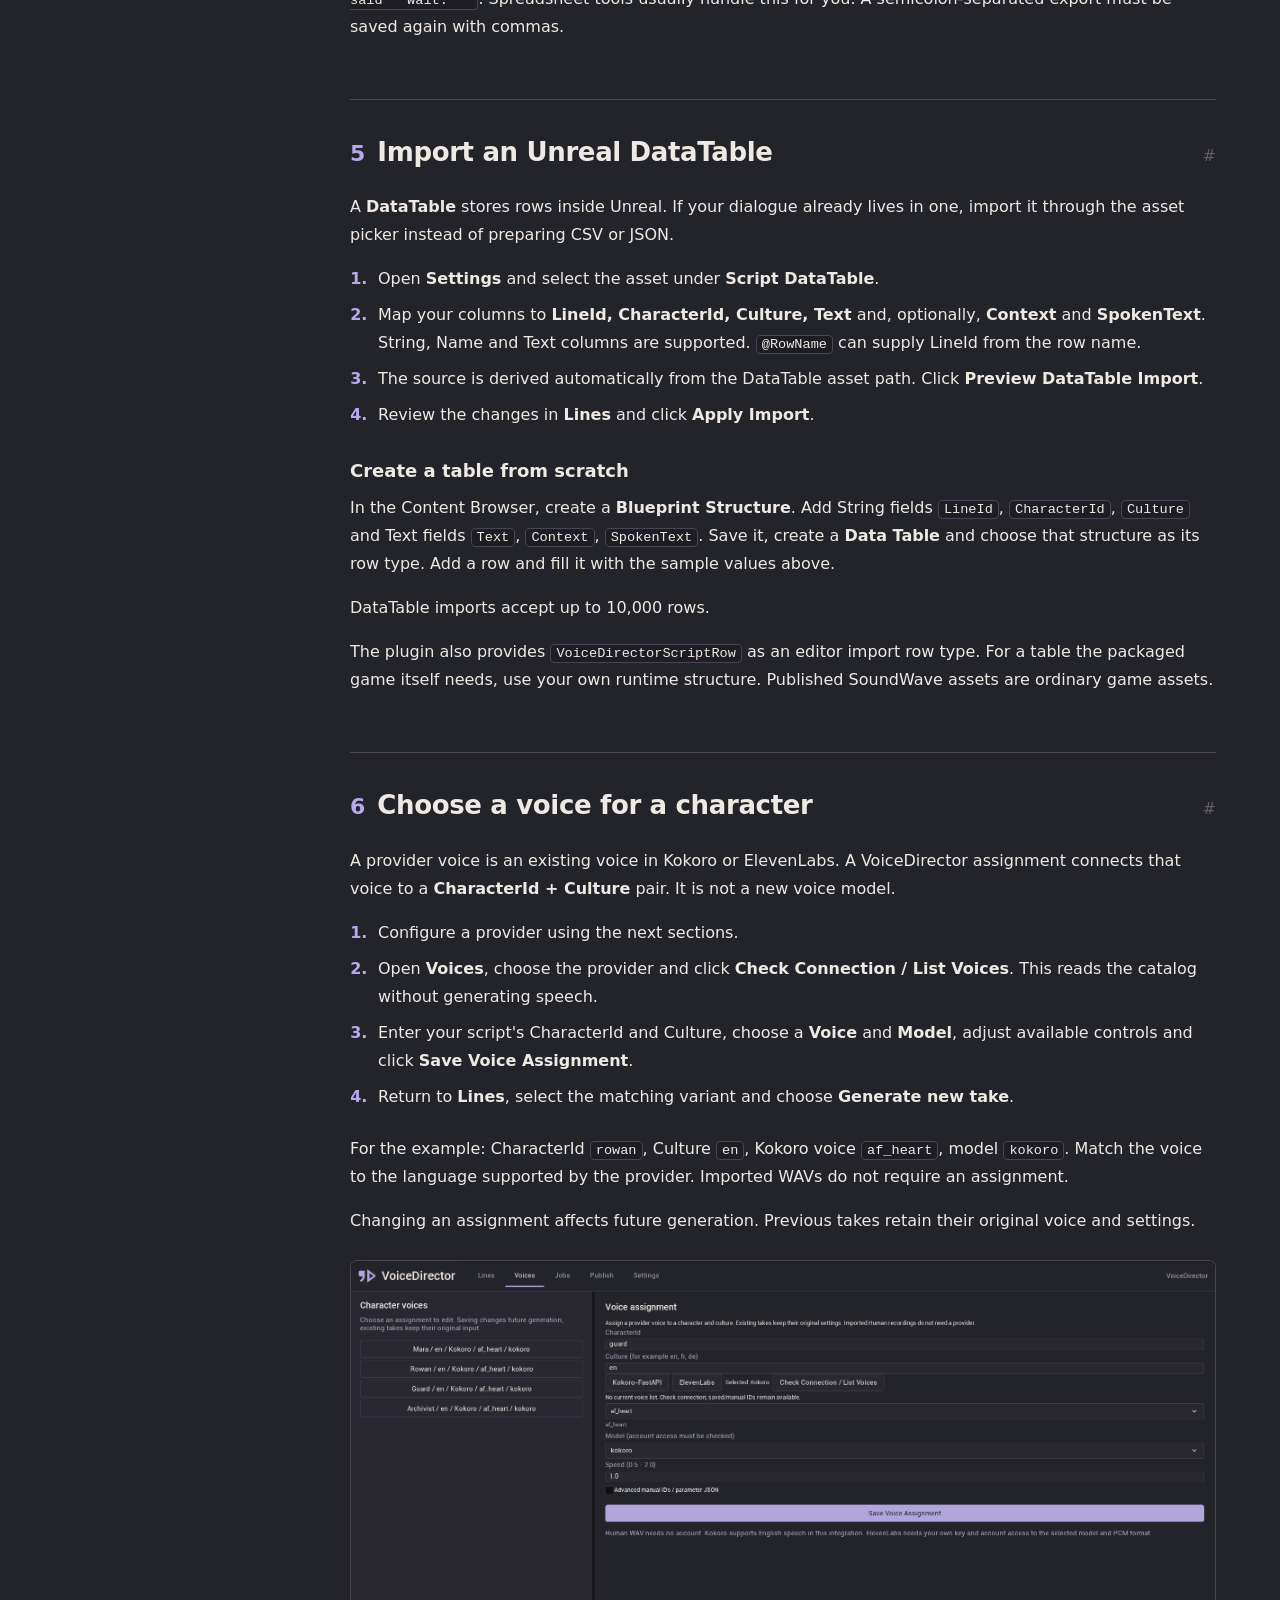
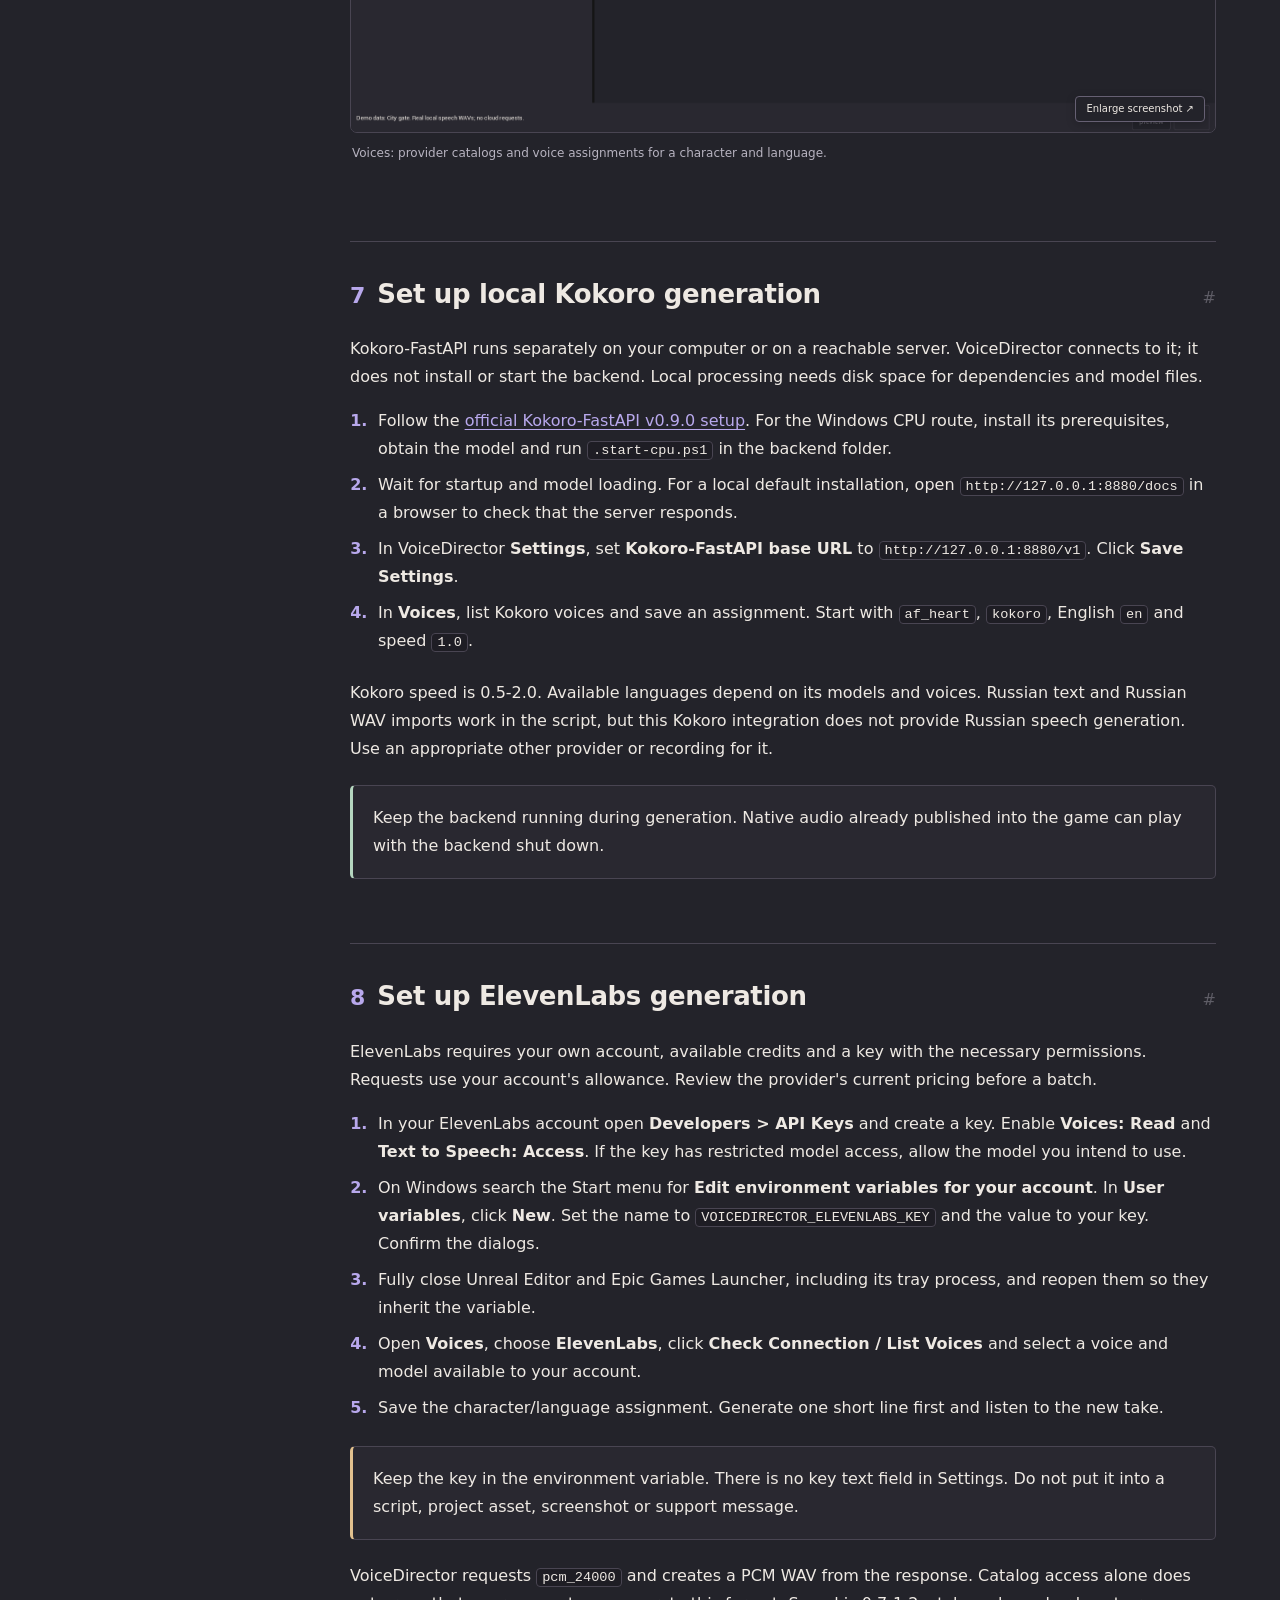
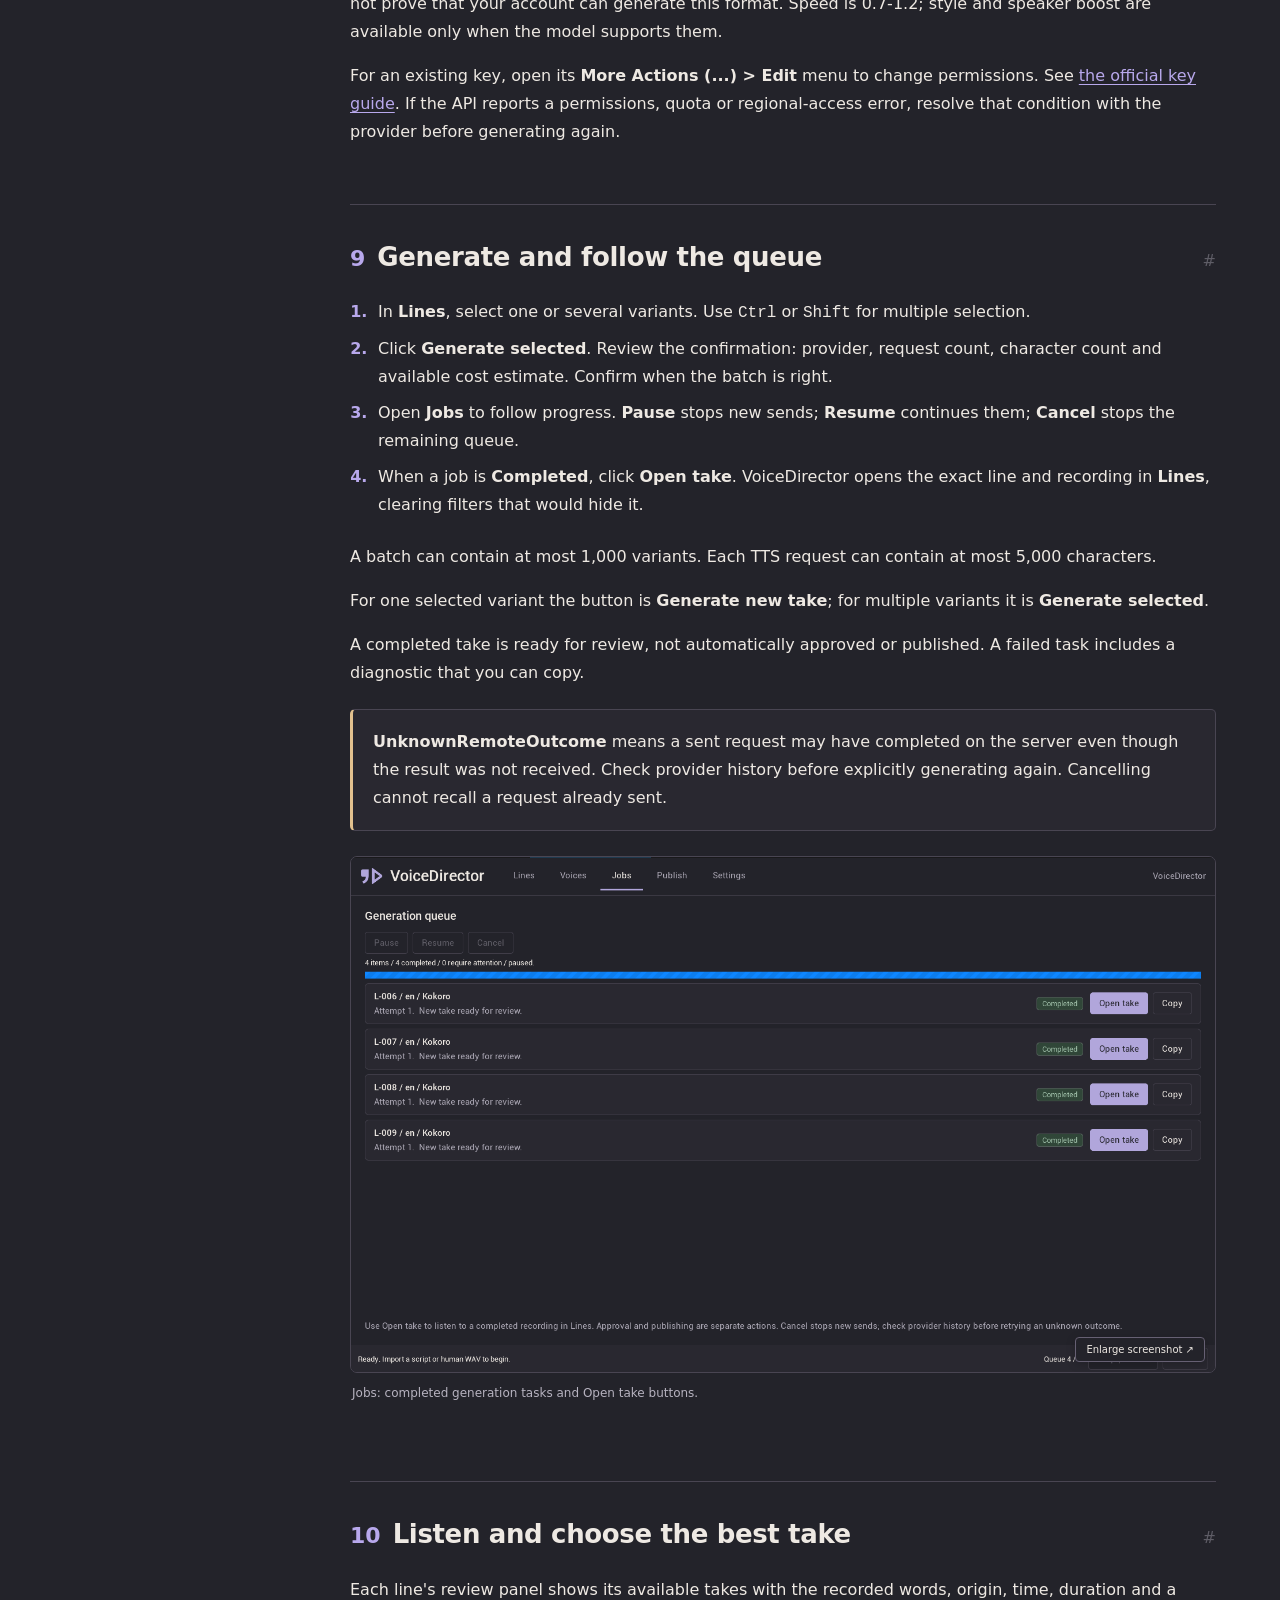
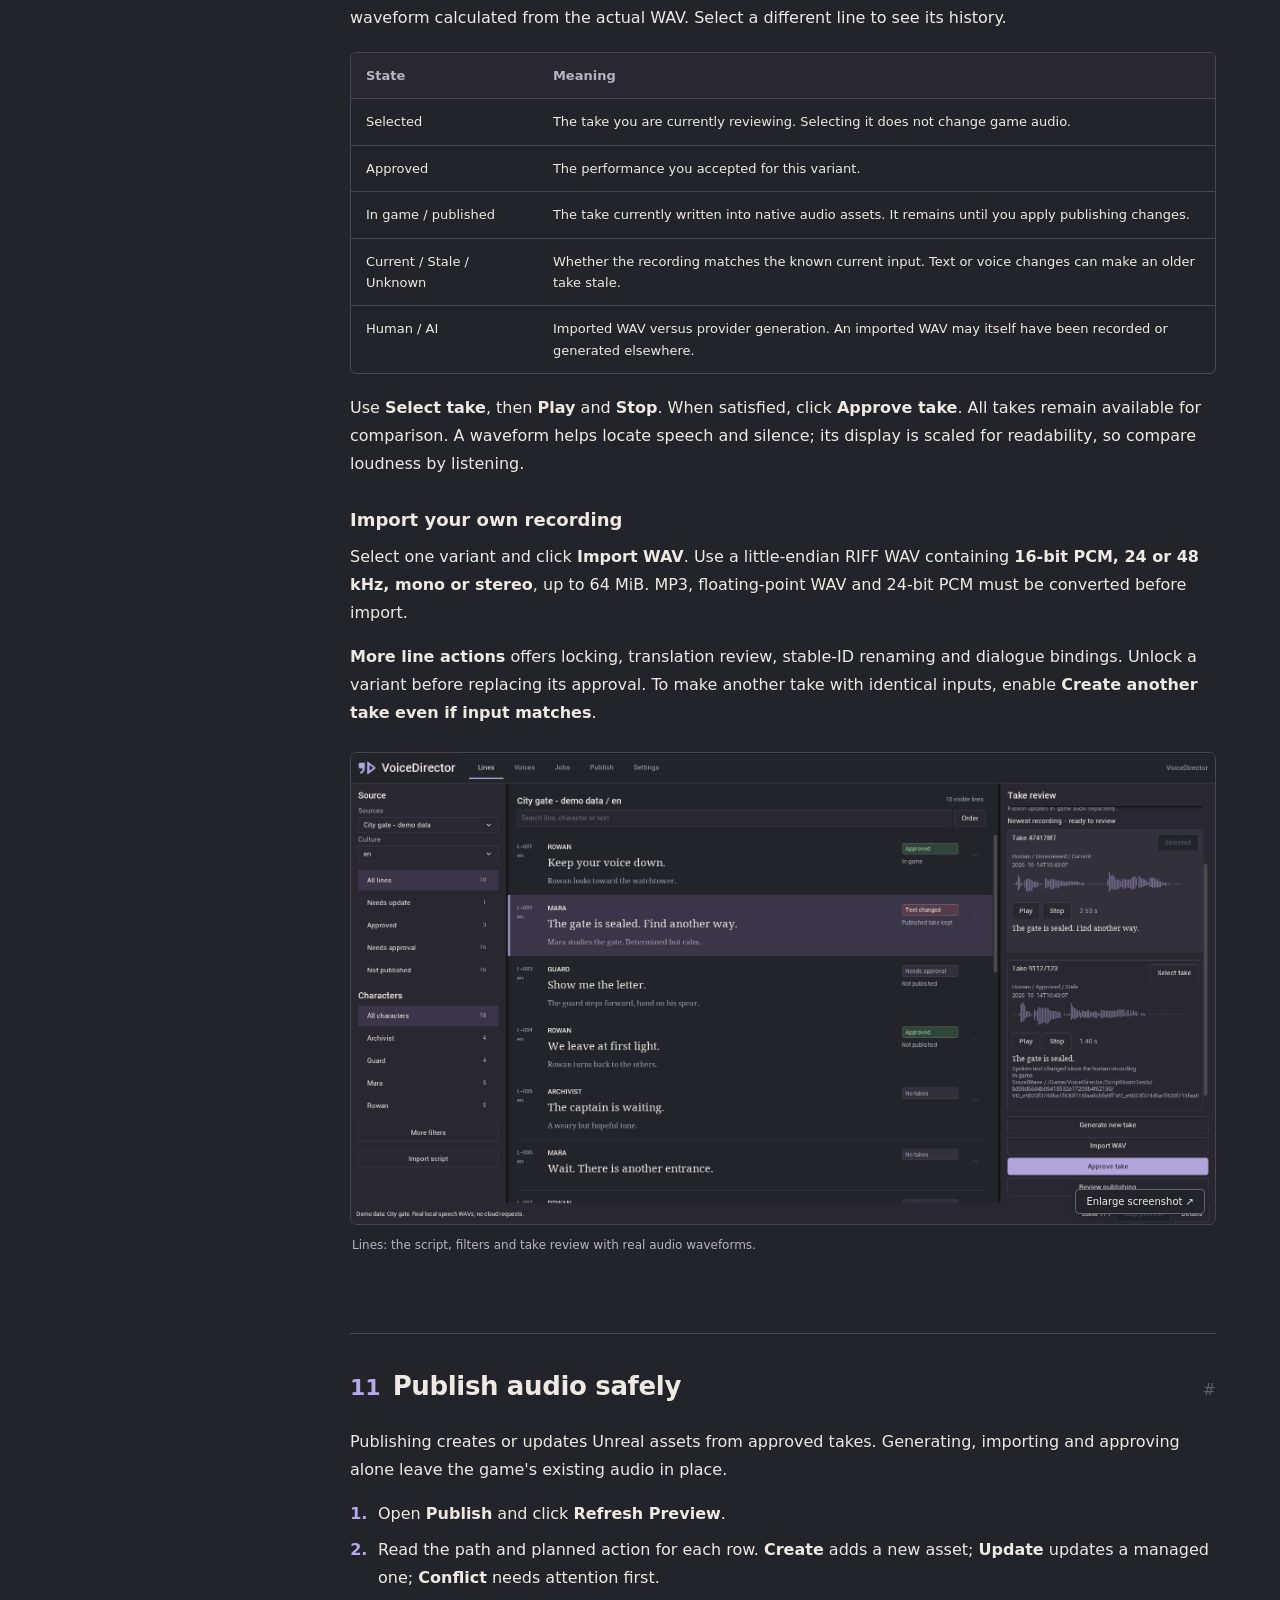
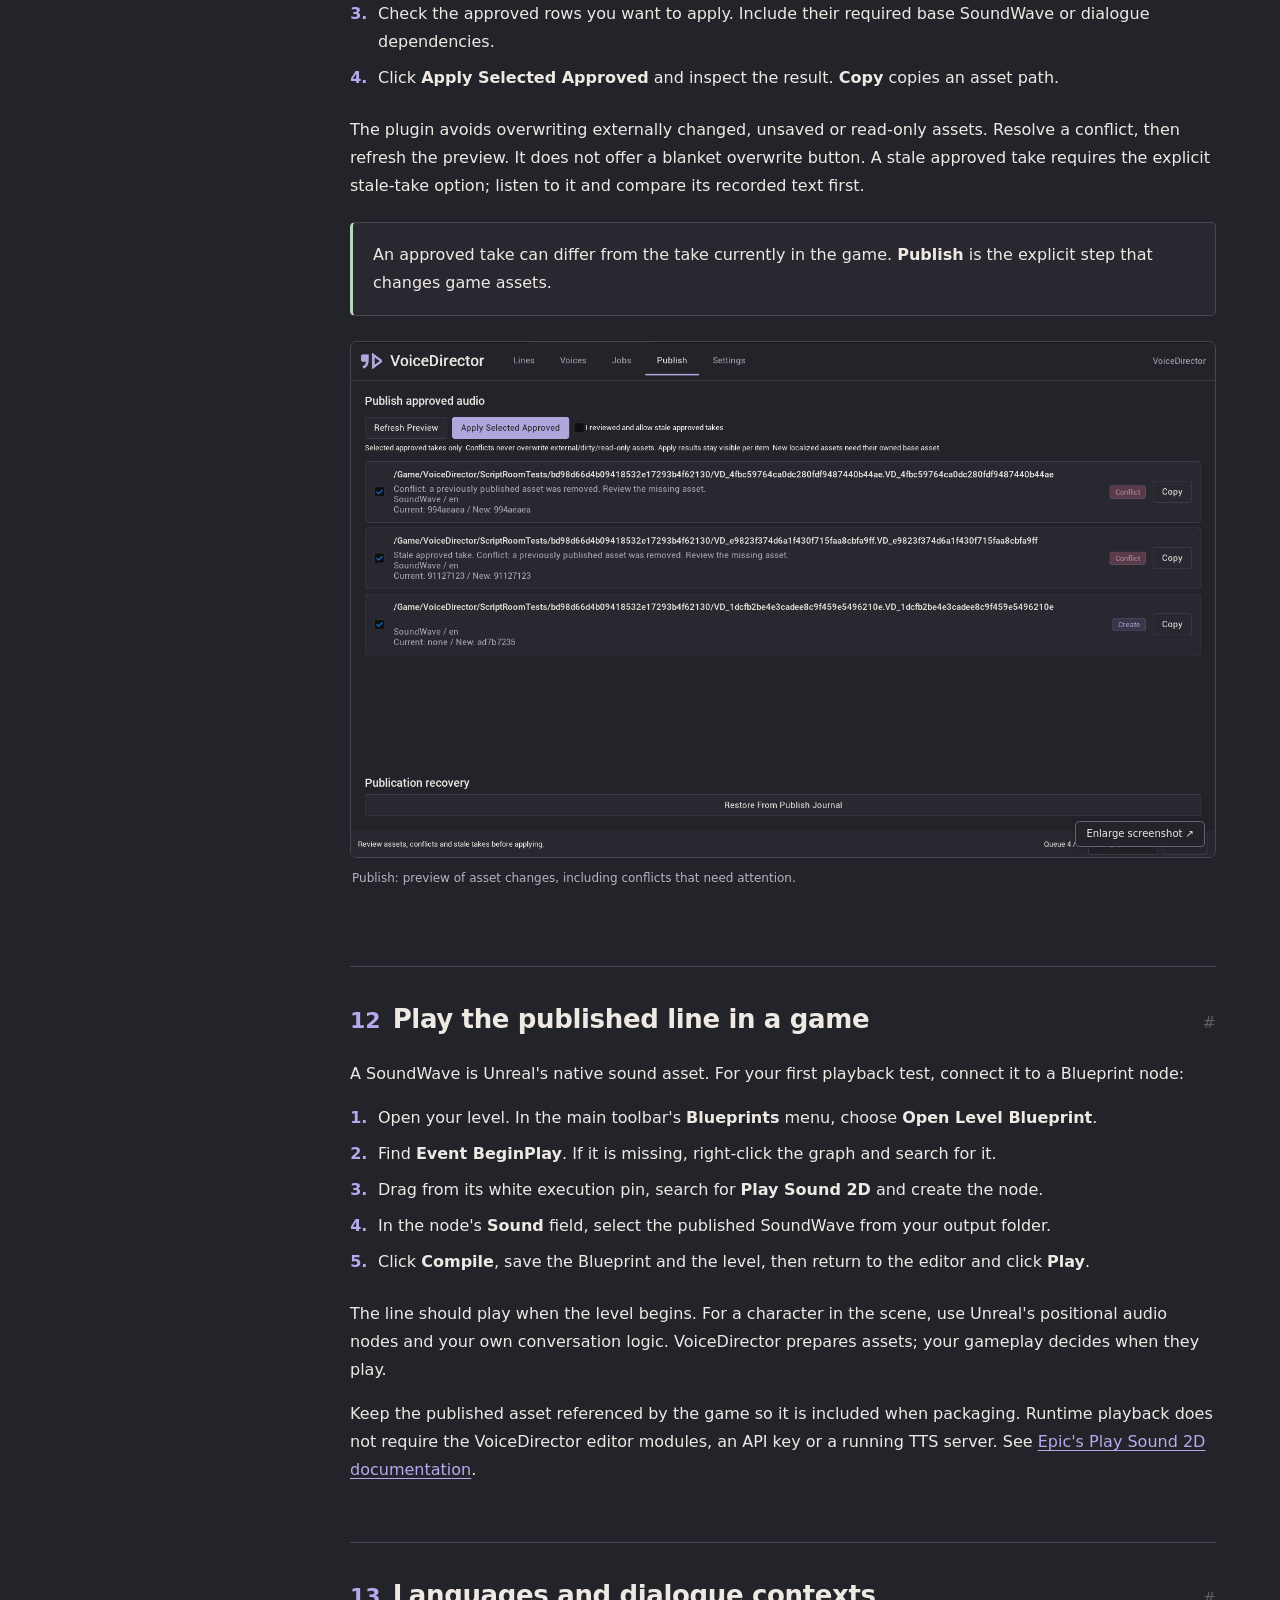
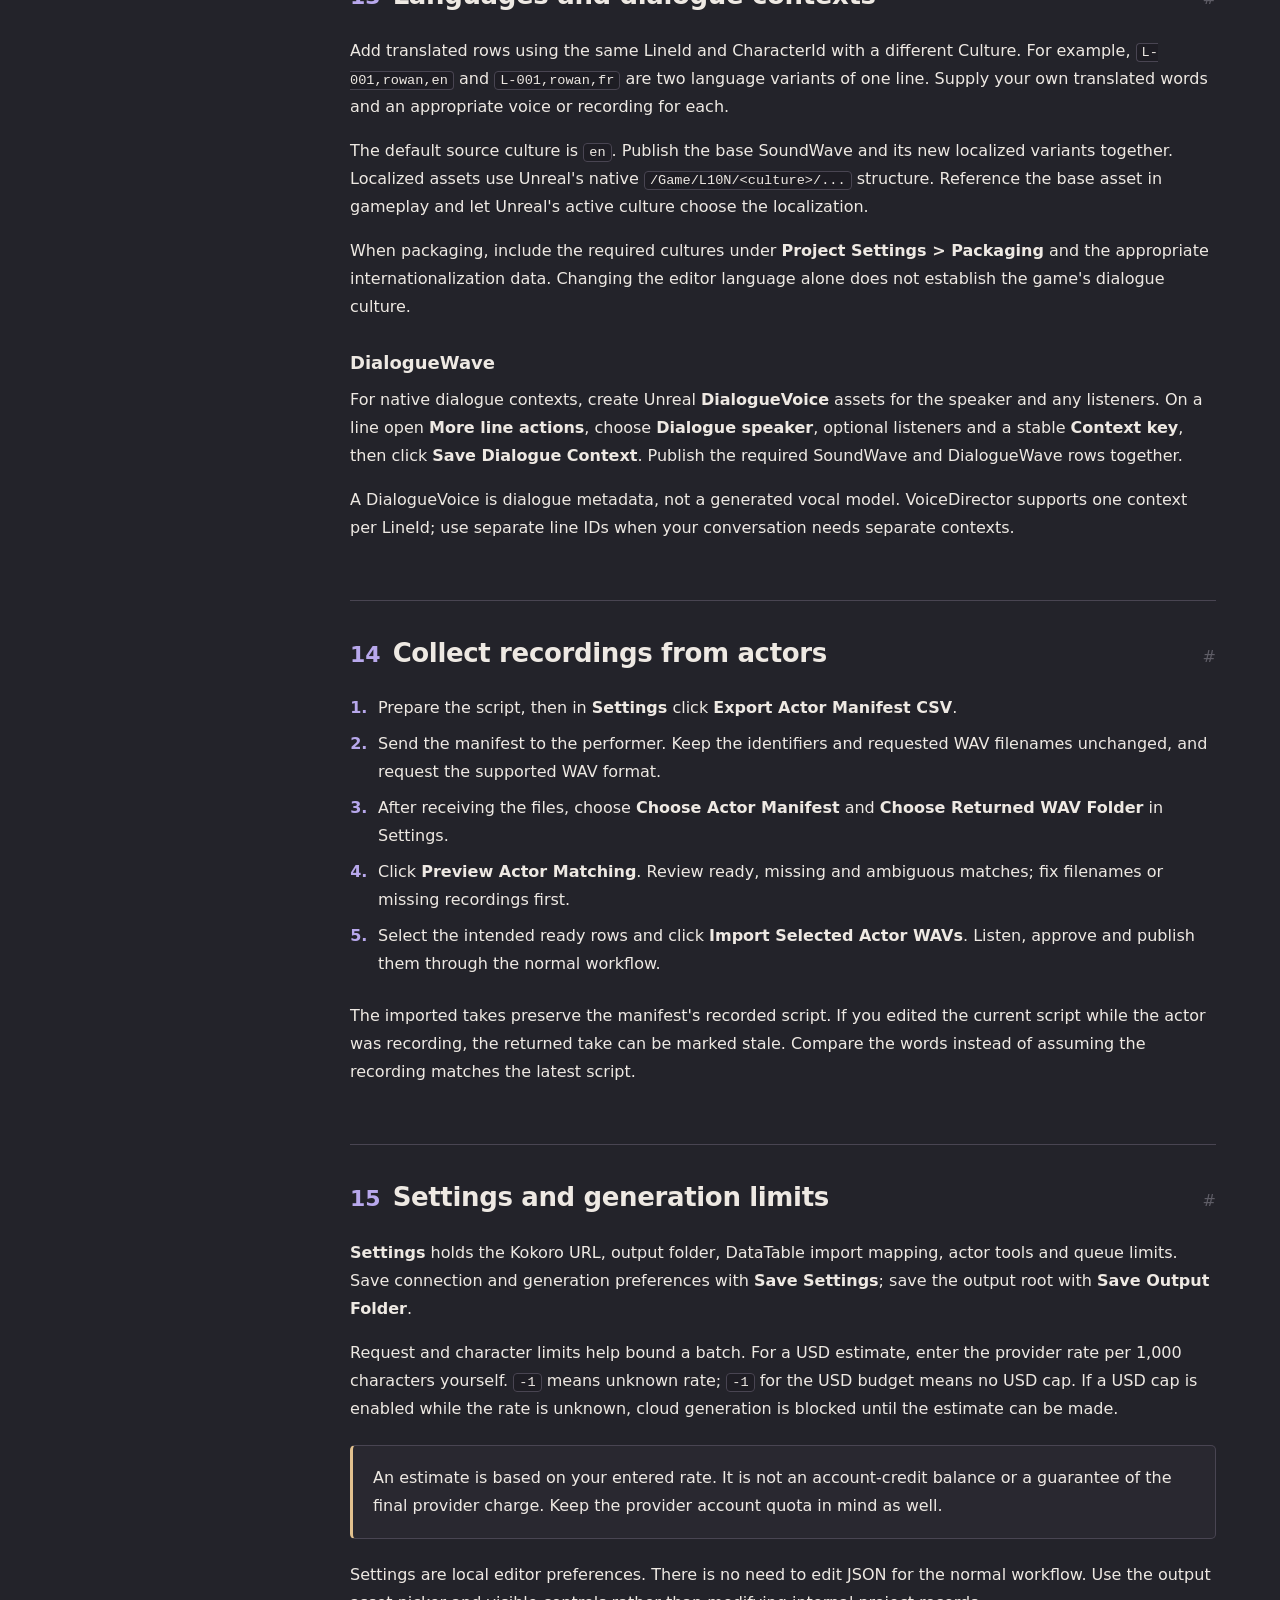
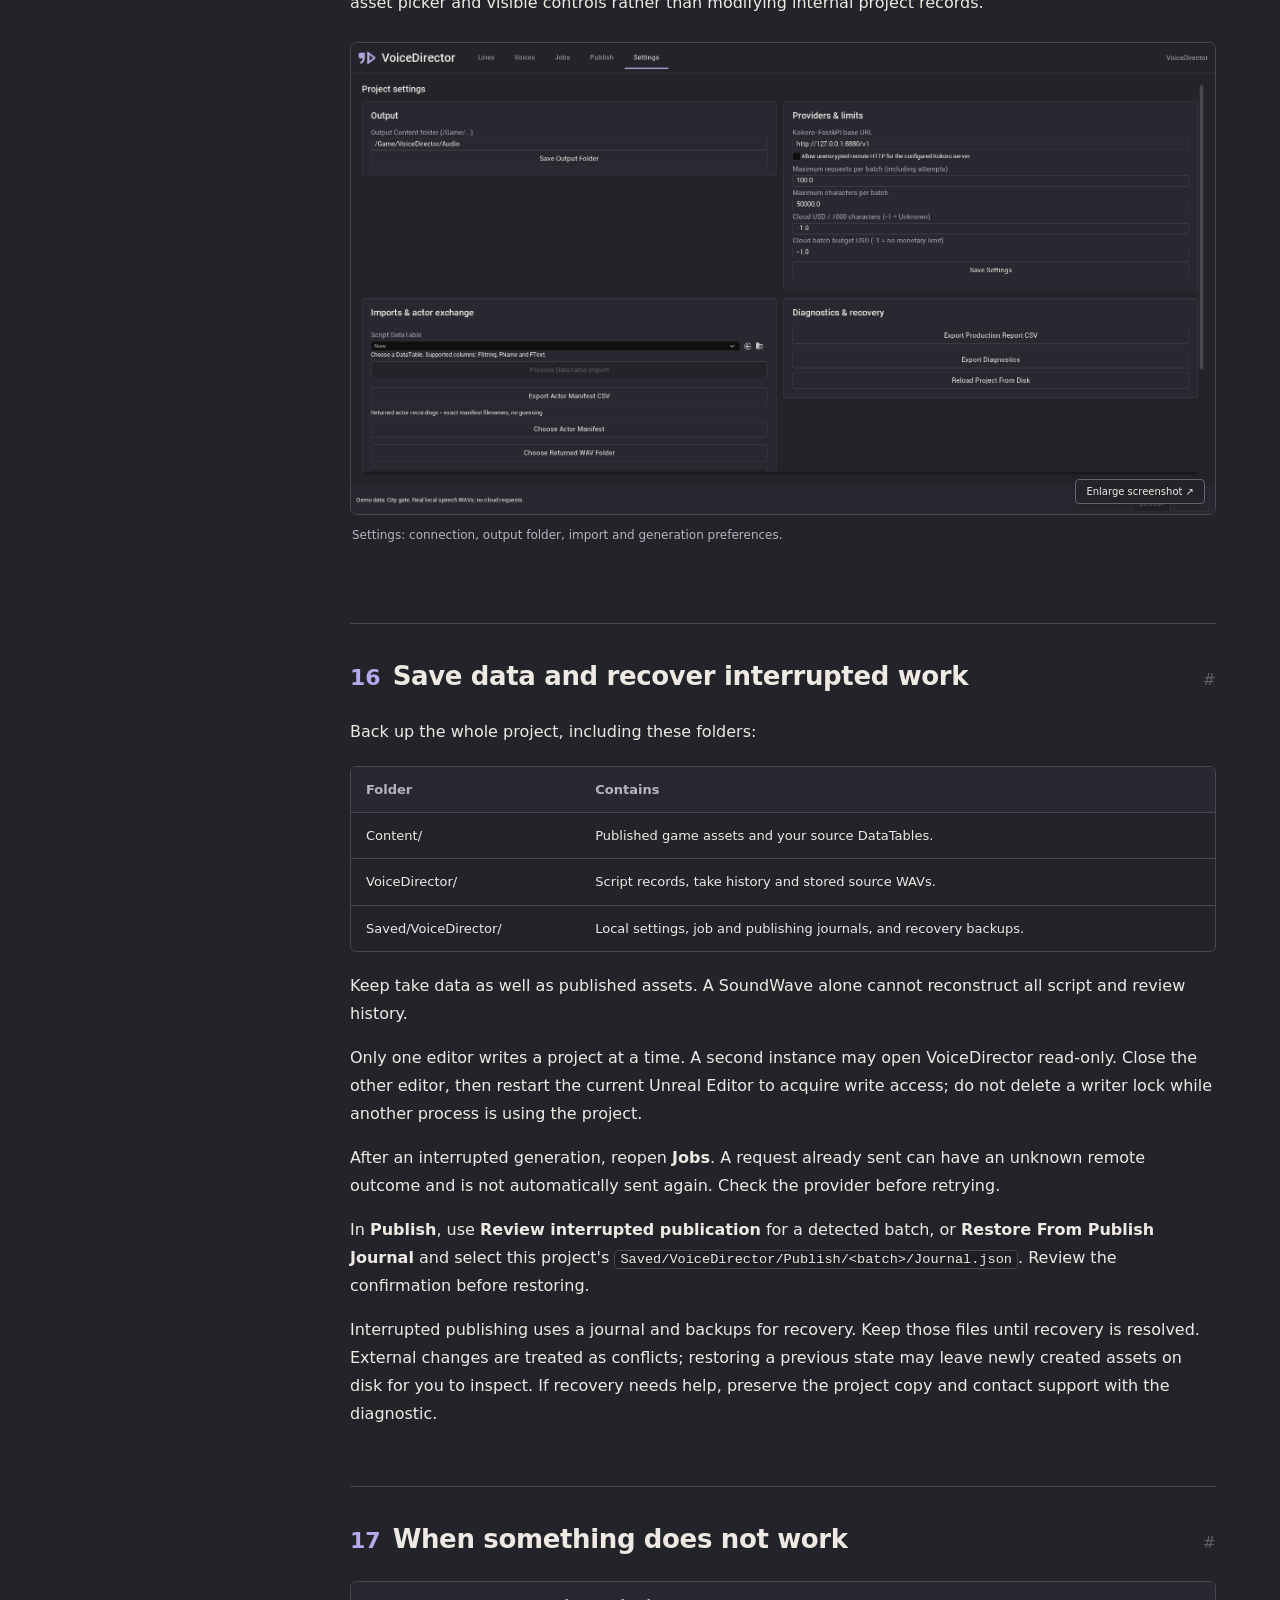
==== commit 03f764df: "Enlarge section numbers and use English by default" ====
--- a/index.html
+++ b/index.html
@@ -1 +1 @@
-<!doctype html><html lang="en"><head><meta charset="utf-8"><meta name="viewport" content="width=device-width, initial-scale=1"><meta name="description" content="VoiceDirector documentation in nine languages. Unreal Engine 5.5-5.8."><title>VoiceDirector Documentation</title><link rel="icon" href="assets/voice-director.svg"><link rel="stylesheet" href="assets/site.css"></head><body><main class="language-home"><img src="assets/voice-director.svg" width="64" height="64" alt=""><h1>VoiceDirector</h1><p>Documentation · UE 5.5-5.8 · Windows x64</p><nav aria-label="Language"><a class="button" lang="en" href="en/">English</a><a class="button" lang="ru" href="ru/">Русский</a><a class="button" lang="de" href="de/">Deutsch</a><a class="button" lang="fr" href="fr/">Français</a><a class="button" lang="es" href="es/">Español</a><a class="button" lang="pt-BR" href="pt-BR/">Português (Brasil)</a><a class="button" lang="zh-Hans" href="zh-Hans/">简体中文</a><a class="button" lang="ja" href="ja/">日本語</a><a class="button" lang="ko" href="ko/">한국어</a></nav></main><script src="assets/locale.js"></script></body></html>
+<!doctype html><html lang="en"><head><meta charset="utf-8"><meta name="viewport" content="width=device-width, initial-scale=1"><meta name="description" content="VoiceDirector documentation in nine languages. Unreal Engine 5.5-5.8."><title>VoiceDirector Documentation</title><link rel="icon" href="assets/voice-director.svg"><link rel="stylesheet" href="assets/site.css?v=326b0f632e55"></head><body><main class="language-home"><img src="assets/voice-director.svg" width="64" height="64" alt=""><h1>VoiceDirector</h1><p>Documentation · UE 5.5-5.8 · Windows x64</p><nav aria-label="Language"><a class="button" lang="en" href="en/">English</a><a class="button" lang="ru" href="ru/">Русский</a><a class="button" lang="de" href="de/">Deutsch</a><a class="button" lang="fr" href="fr/">Français</a><a class="button" lang="es" href="es/">Español</a><a class="button" lang="pt-BR" href="pt-BR/">Português (Brasil)</a><a class="button" lang="zh-Hans" href="zh-Hans/">简体中文</a><a class="button" lang="ja" href="ja/">日本語</a><a class="button" lang="ko" href="ko/">한국어</a></nav></main><script src="assets/locale.js?v=2fdeb9c4cf94"></script></body></html>
--- a/assets/site.css
+++ b/assets/site.css
@@ -44,7 +44,7 @@
 .nav-link { color: var(--muted); display: flex; gap: 10px; align-items: baseline; text-decoration: none; padding: 6px 8px; margin: 1px -8px; font-size: 13px; line-height: 1.5; border-left: 3px solid transparent; border-radius: 3px; }
 .nav-link:hover { background: var(--panel); }
 .nav-link.active { color: var(--accent); border-left-color: var(--accent); background: var(--raised); }
-.nav-number { font-size: 10px; min-width: 16px; color: var(--muted); opacity: .8; font-variant-numeric: tabular-nums; }
+.nav-number { font-size: 14px; min-width: 22px; font-weight: 600; color: var(--muted); font-variant-numeric: tabular-nums; }
 .sidebar-footer { font-size: 11px; color: var(--muted); border-top: 1px solid var(--border); padding-top: 18px; white-space: nowrap; }
 .status-dot { width: 6px; height: 6px; background: var(--success); display: inline-block; border-radius: 50%; margin-right: 5px; }
 main { min-width: 0; padding: 52px clamp(28px,5vw,76px) 24px; max-width: 1100px; }
@@ -68,7 +68,7 @@
 .ui-note { color: var(--muted); font-size: 12px; margin: 18px 0 0; }
 .doc-section { border-top: 1px solid var(--border); padding: 35px 0 42px; scroll-margin-top: 18px; }
 .section-heading { display: flex; align-items: baseline; gap: 12px; margin: 0 0 20px; }
-.section-index { color: var(--accent); font-size: 11px; font-variant-numeric: tabular-nums; }
+.section-index { color: var(--accent); font-size: 22px; font-weight: 600; font-variant-numeric: tabular-nums; }
 h2 { font-size: 26px; line-height: 1.35; letter-spacing: -.35px; font-weight: 600; margin: 0; }
 .anchor-link { text-decoration: none; margin-left: auto; color: var(--muted); opacity: .4; }
 .section-heading:hover .anchor-link, .anchor-link:focus { opacity: 1; }
